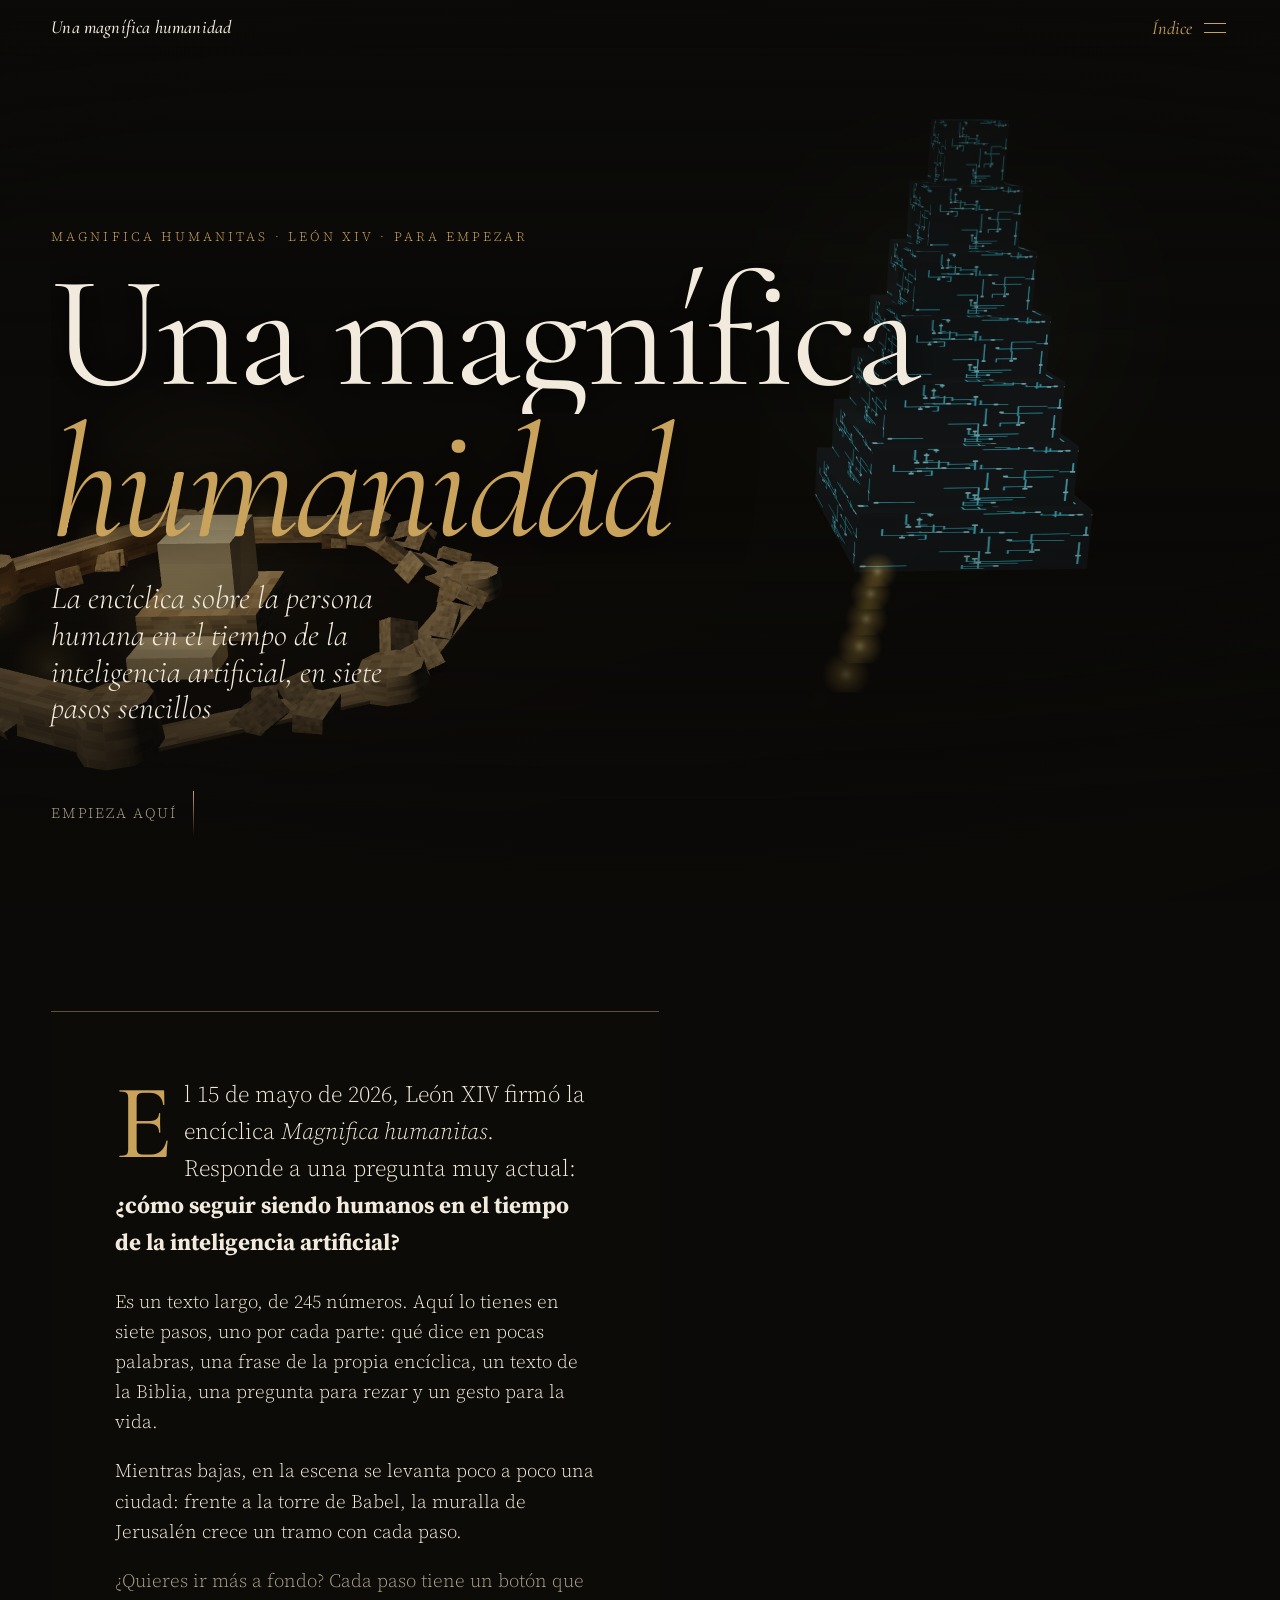
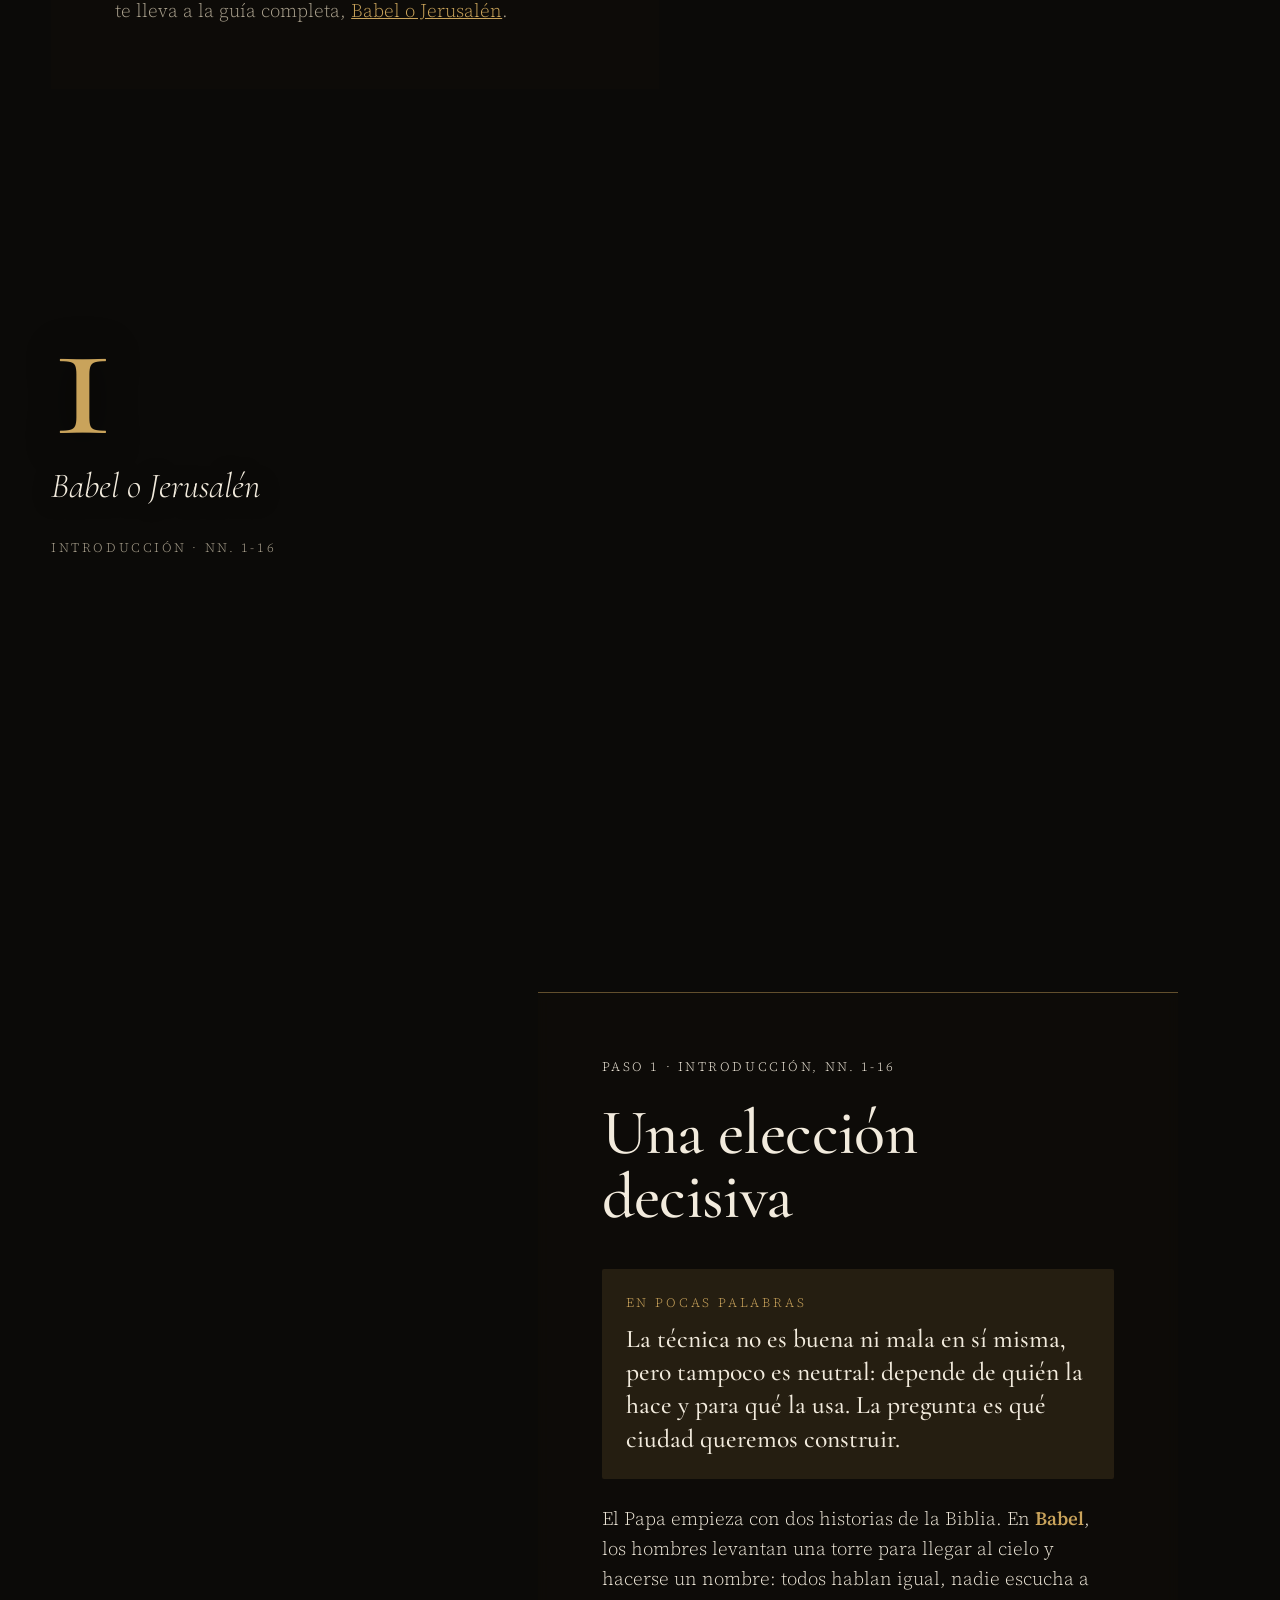
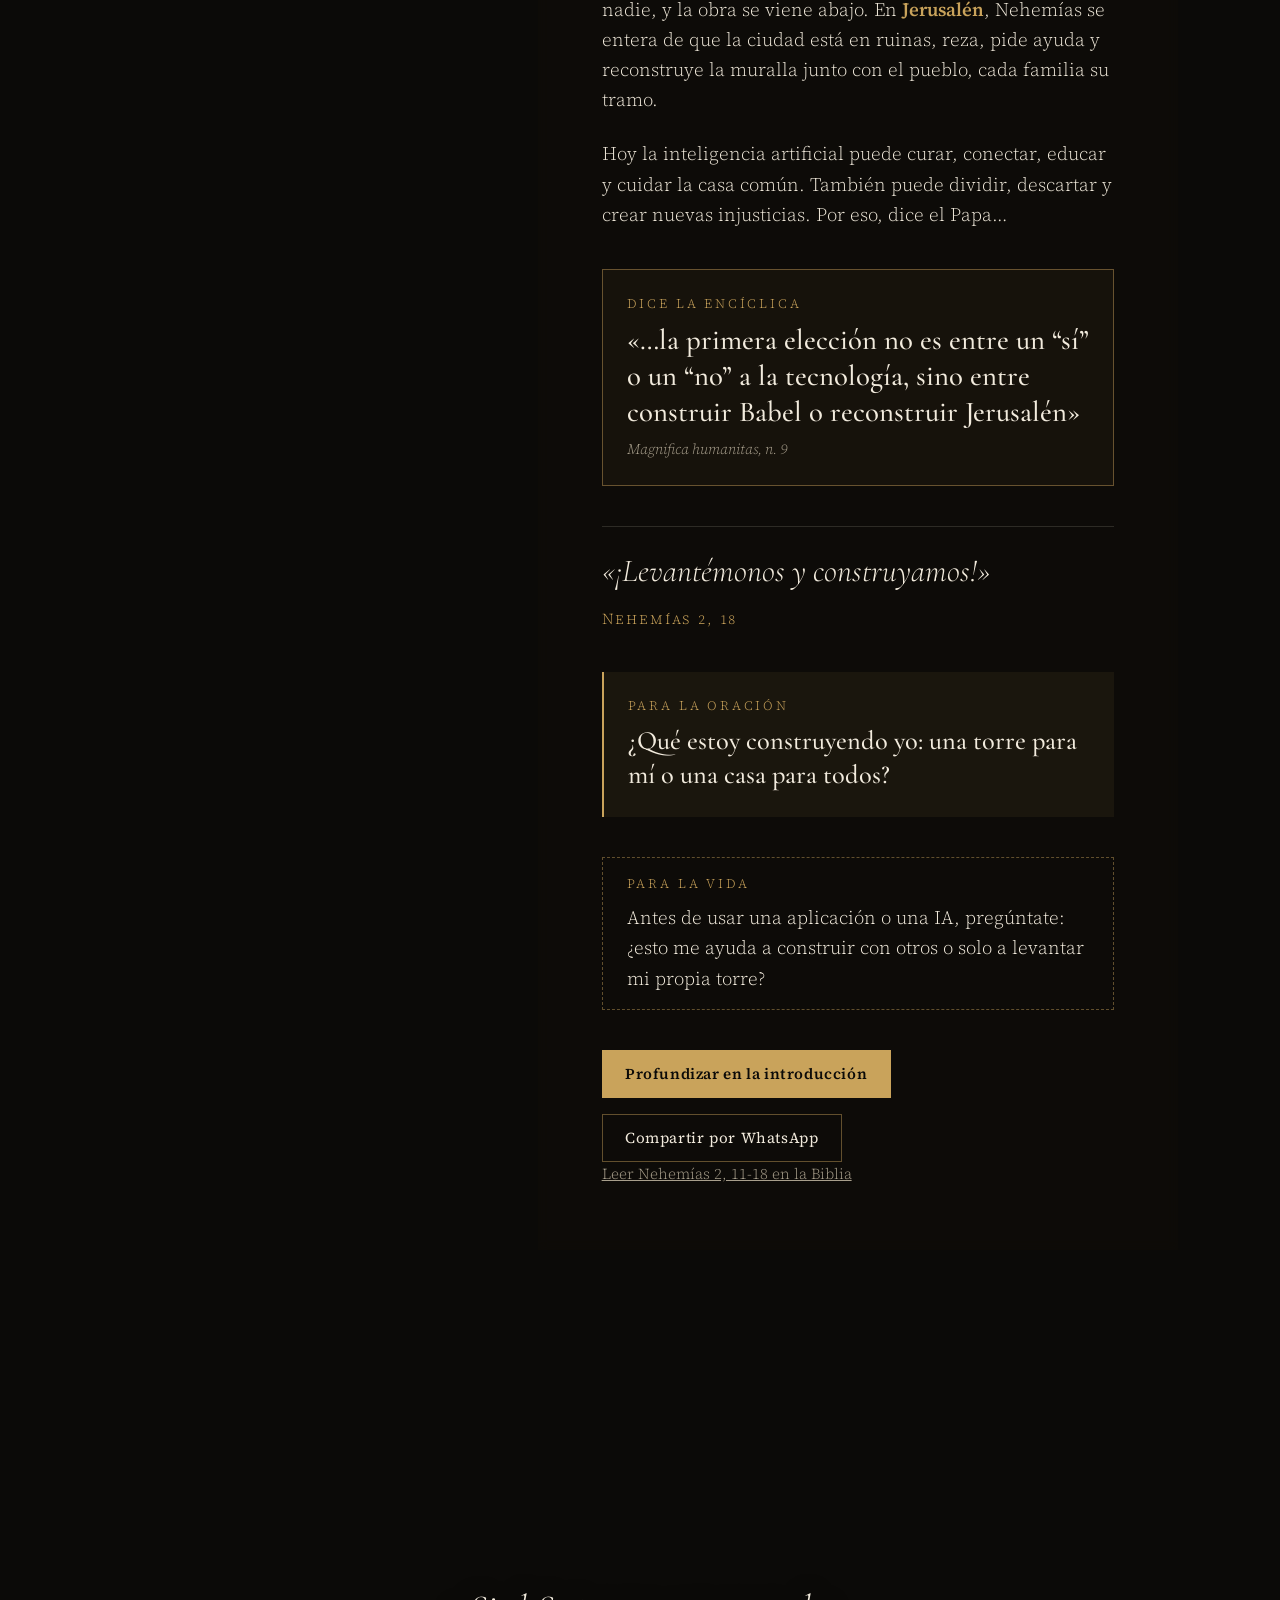
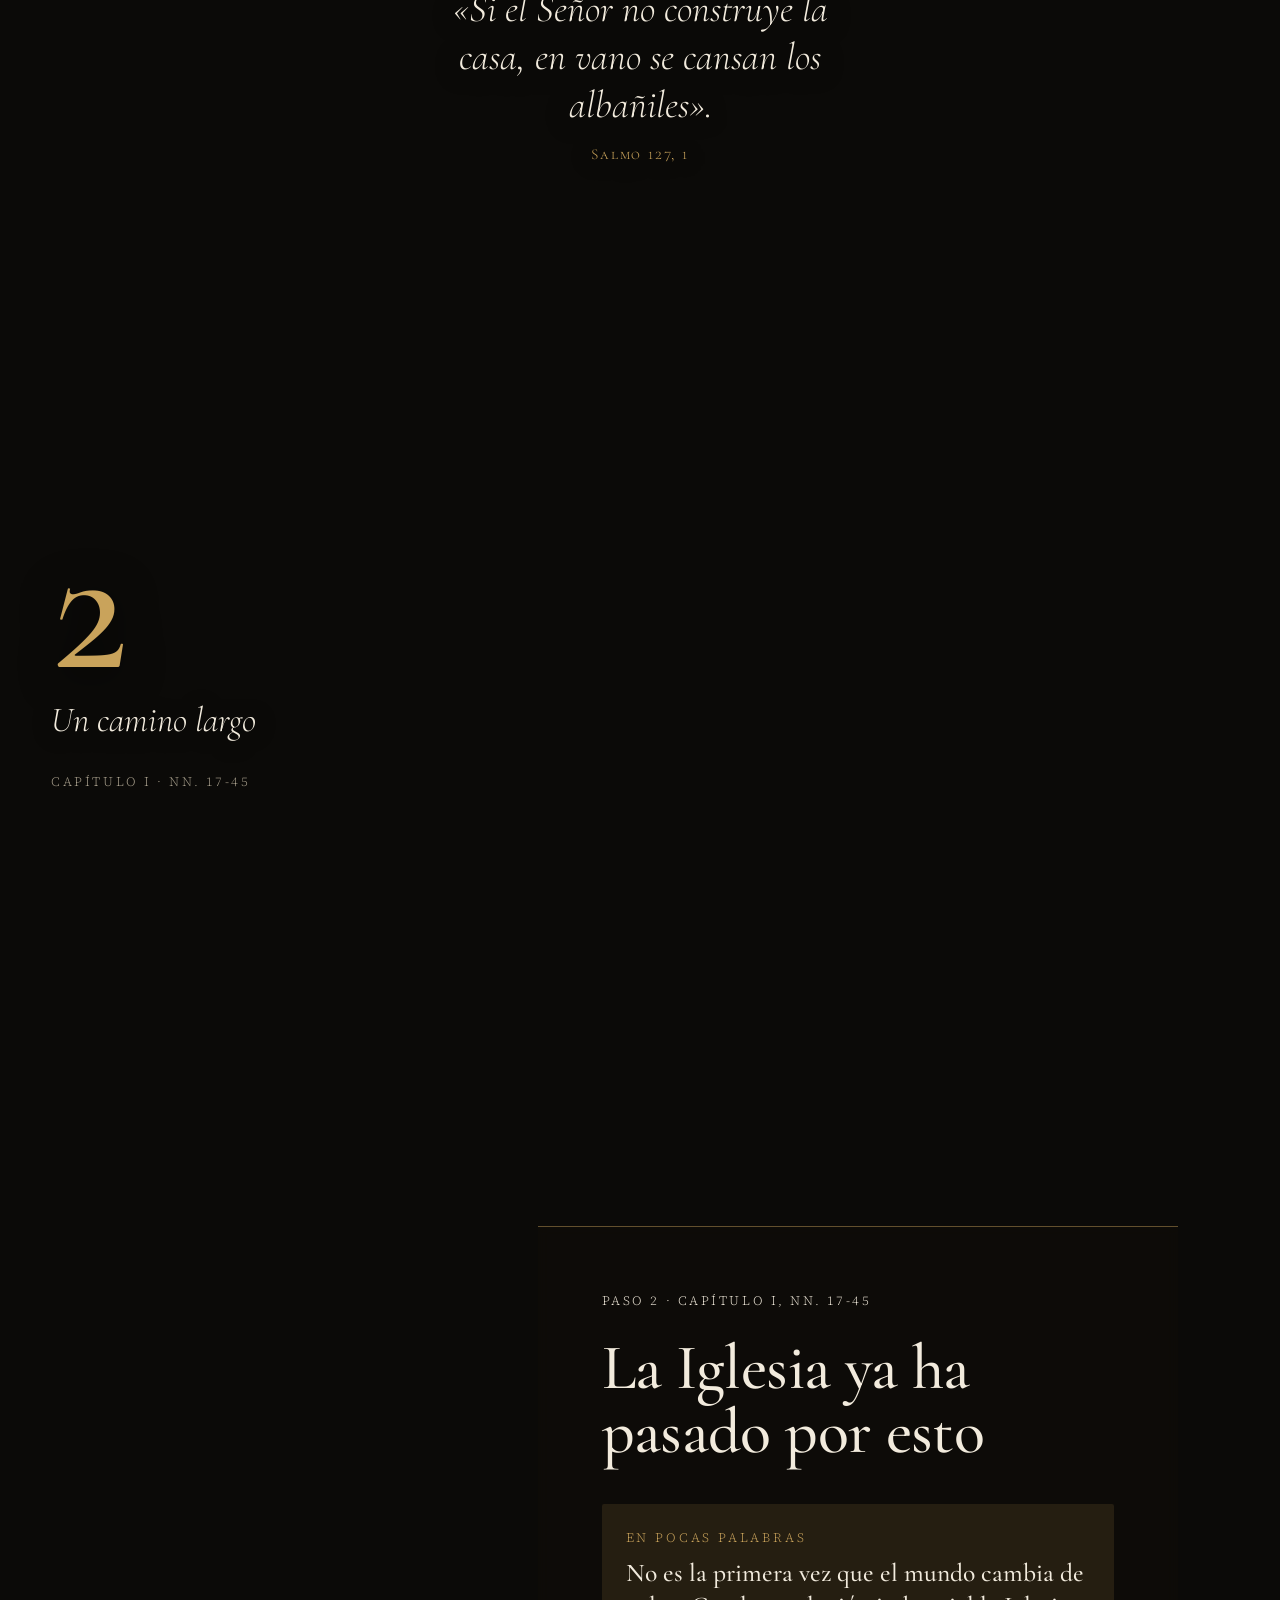
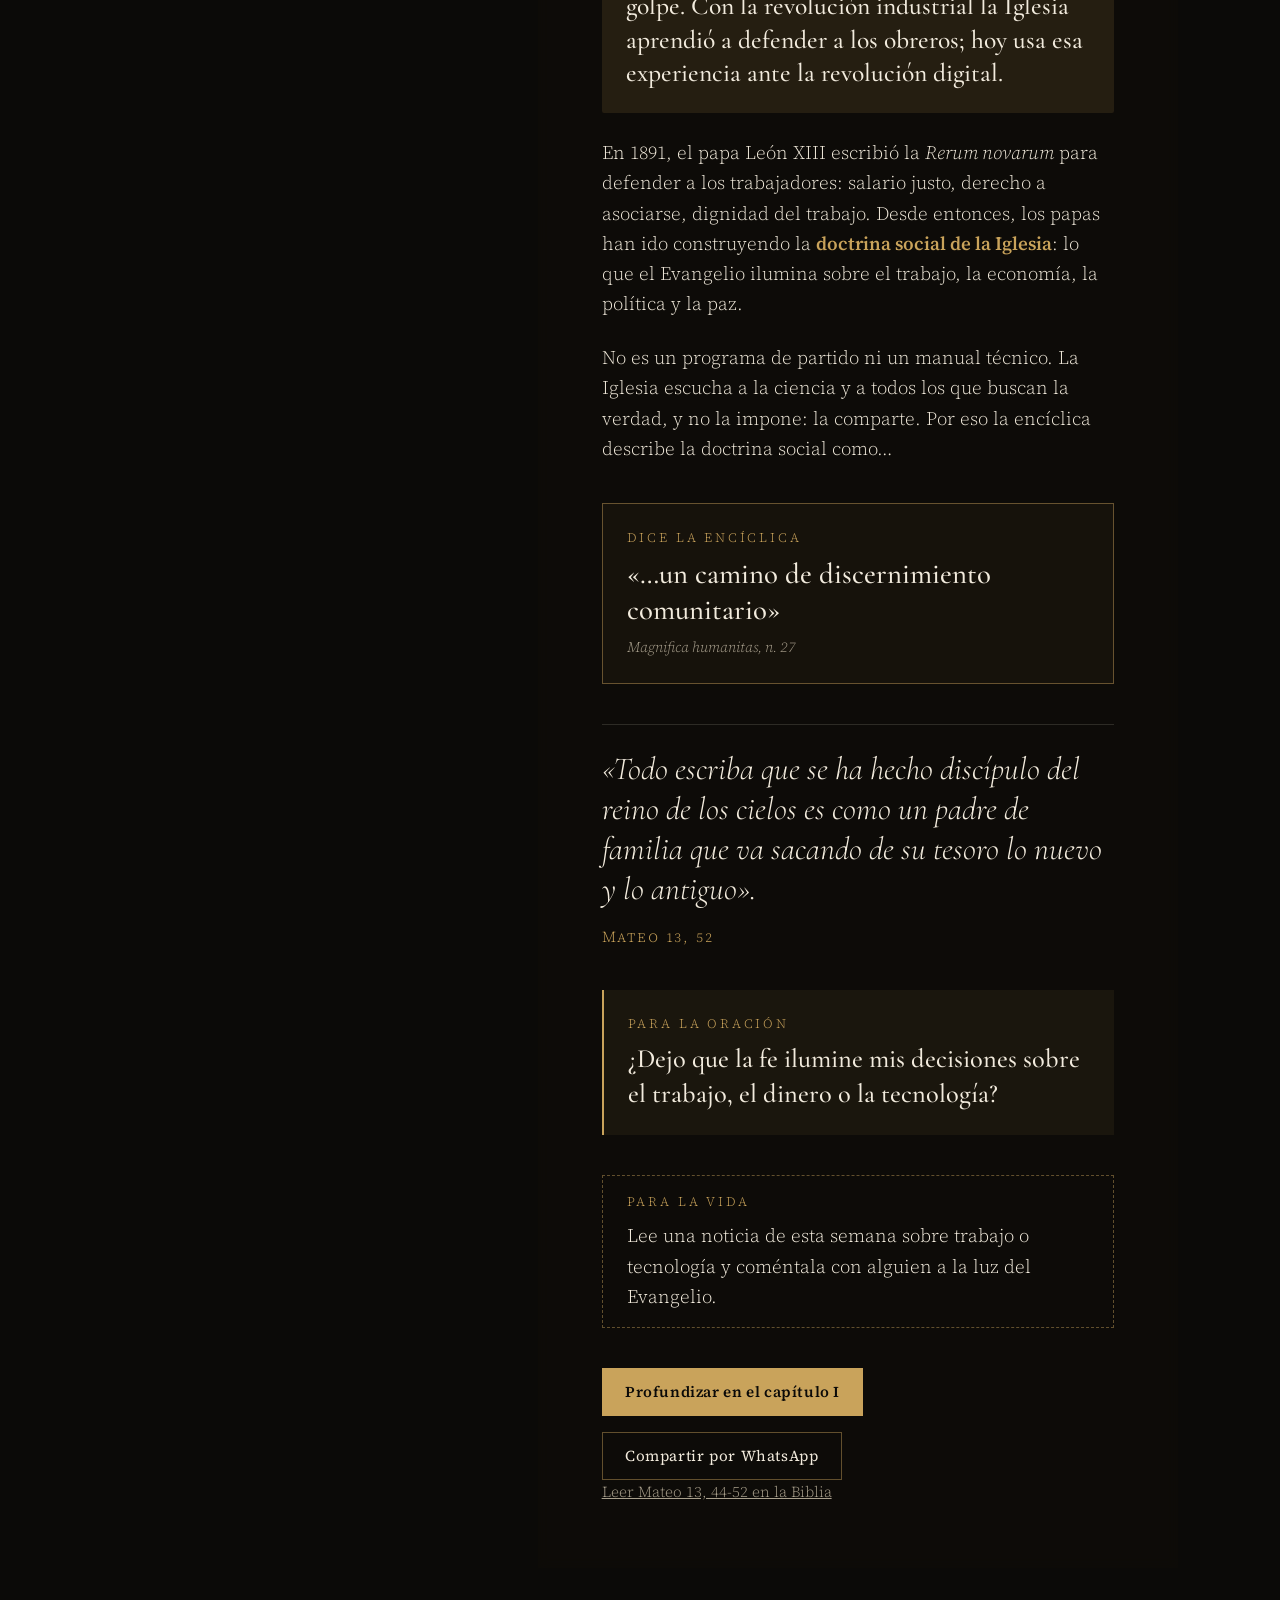
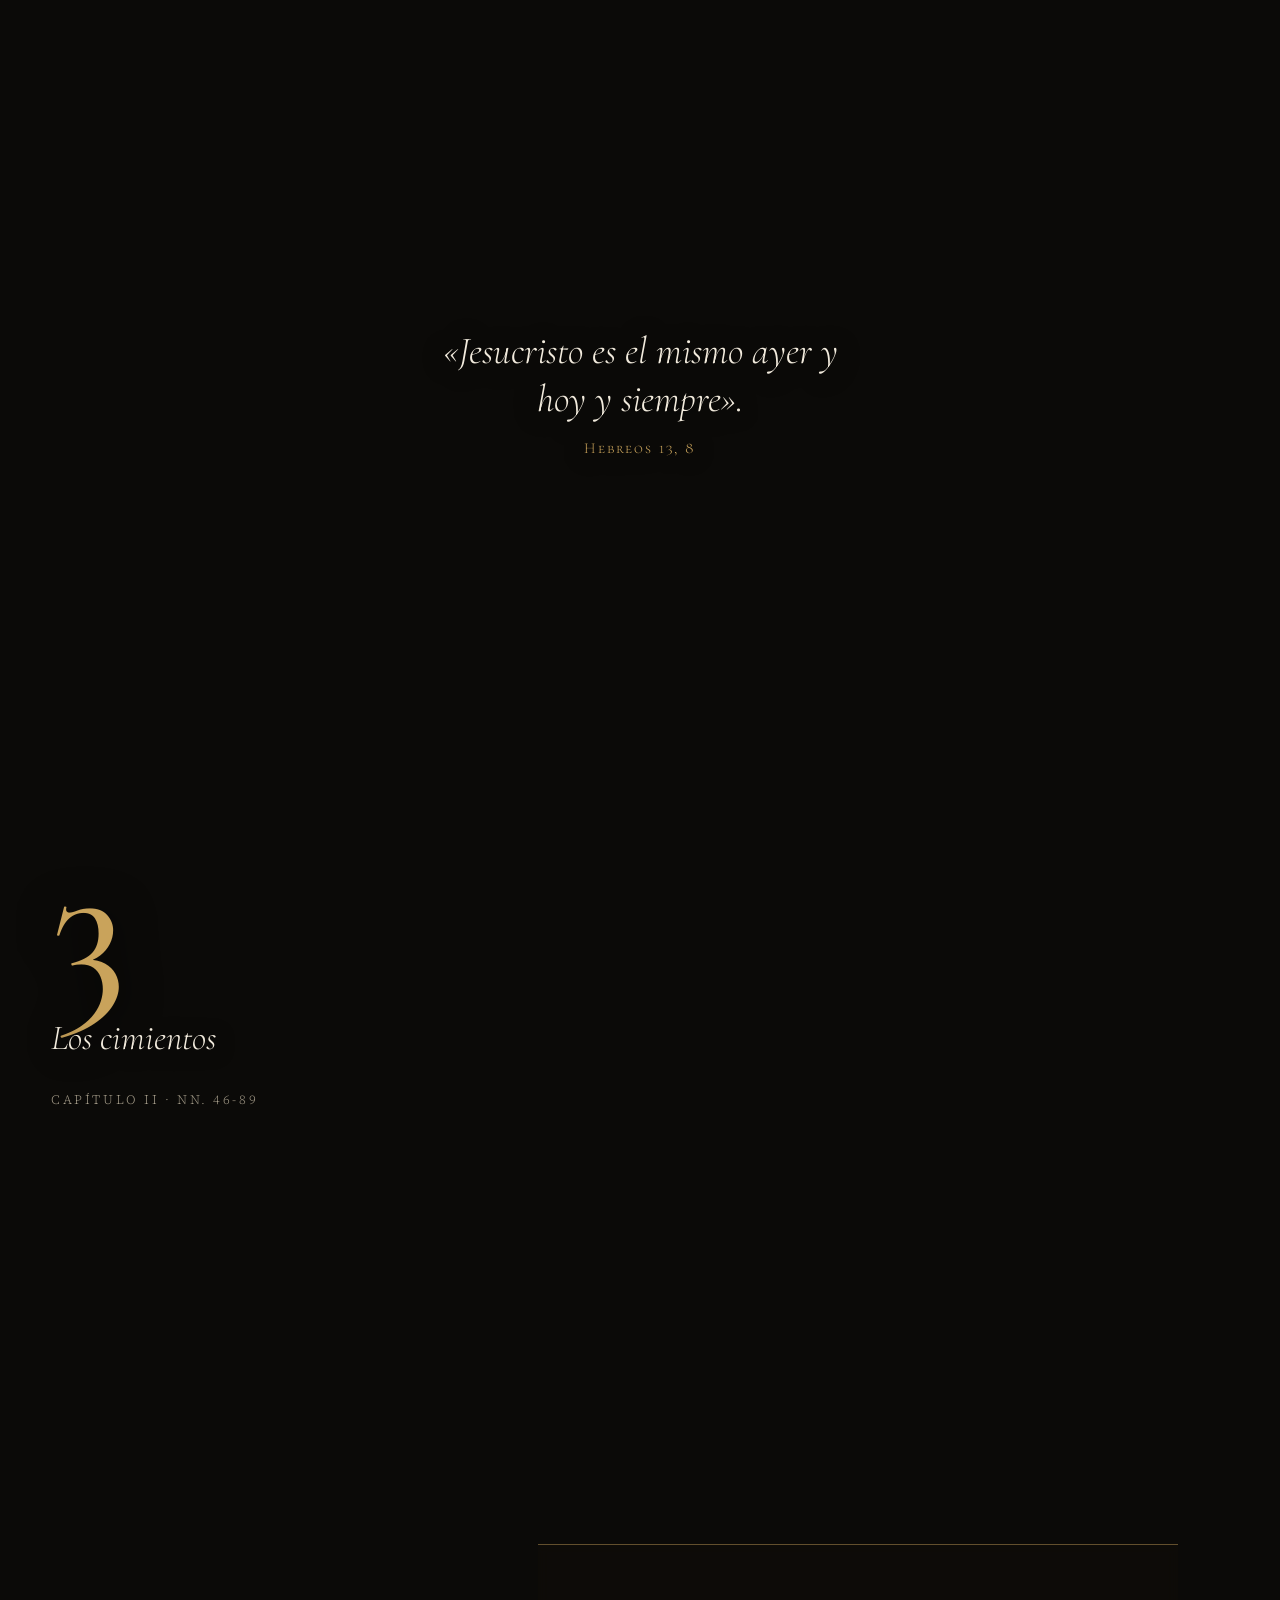
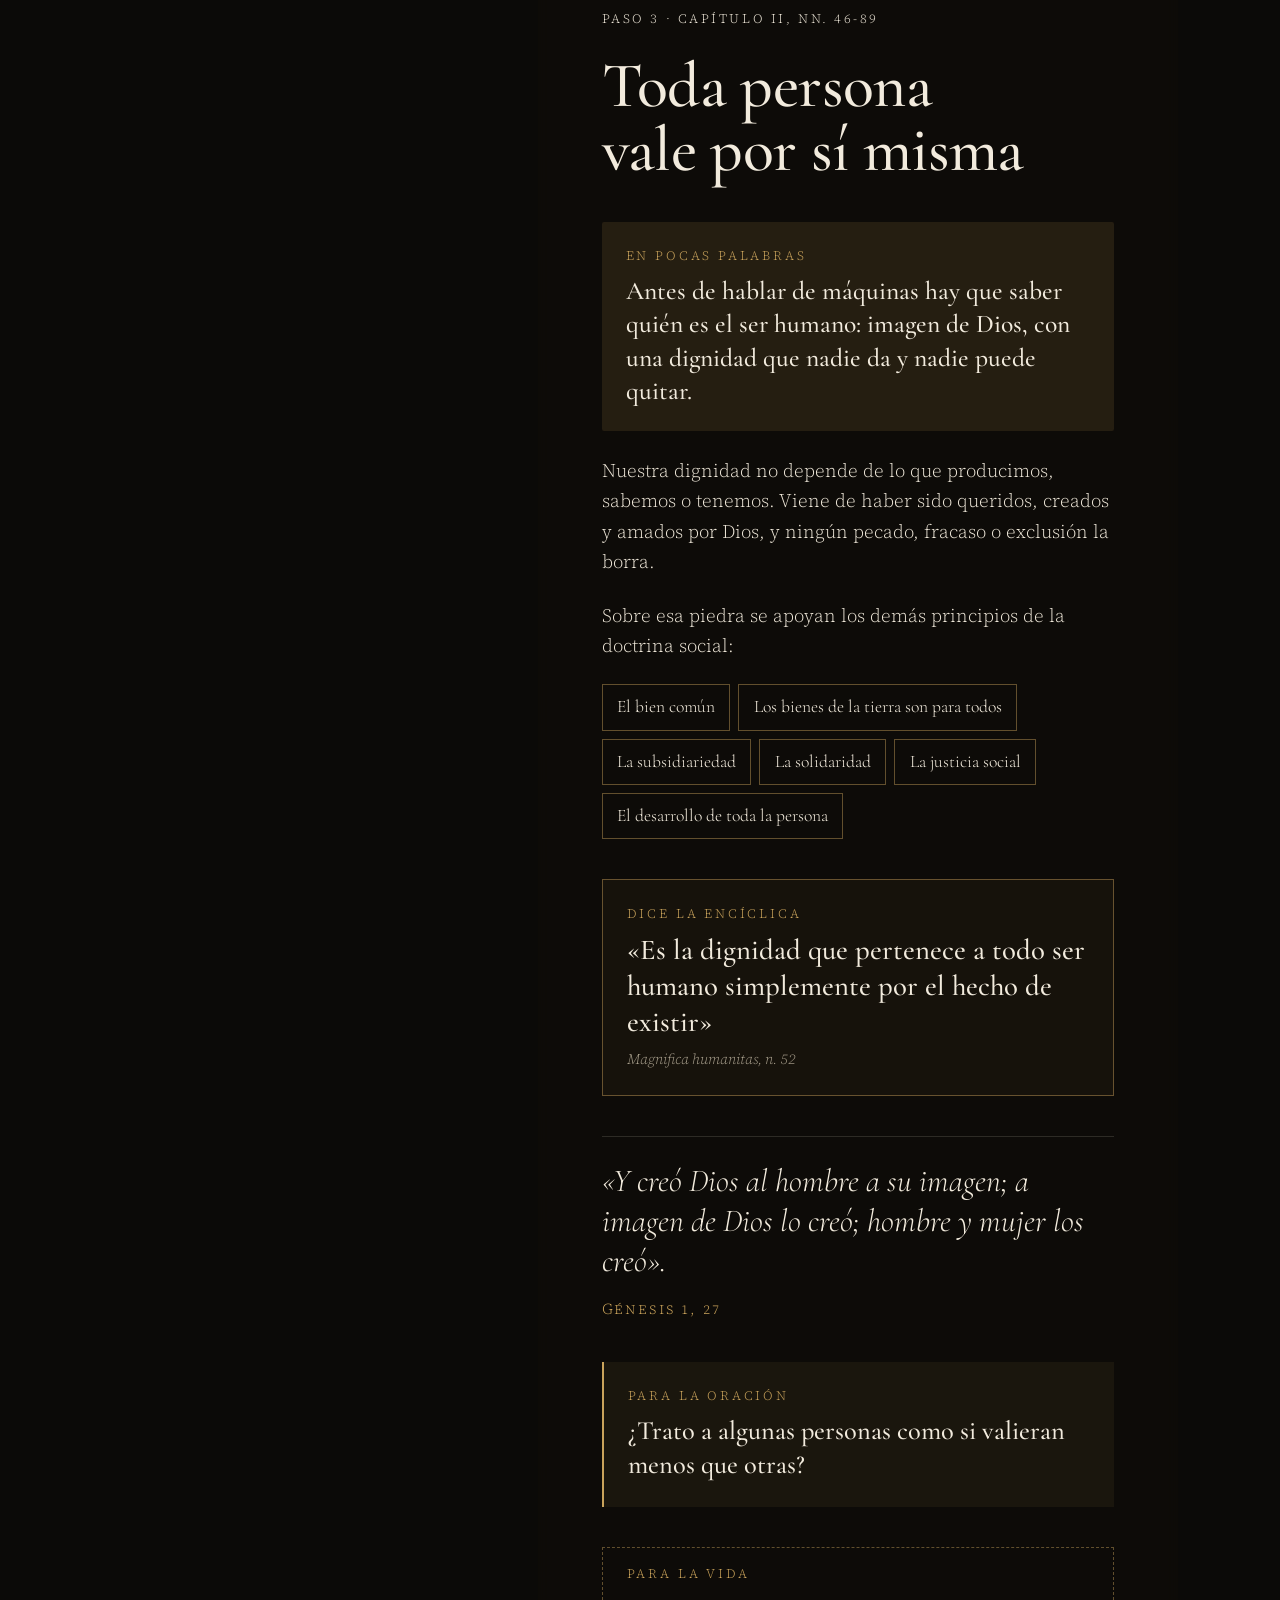
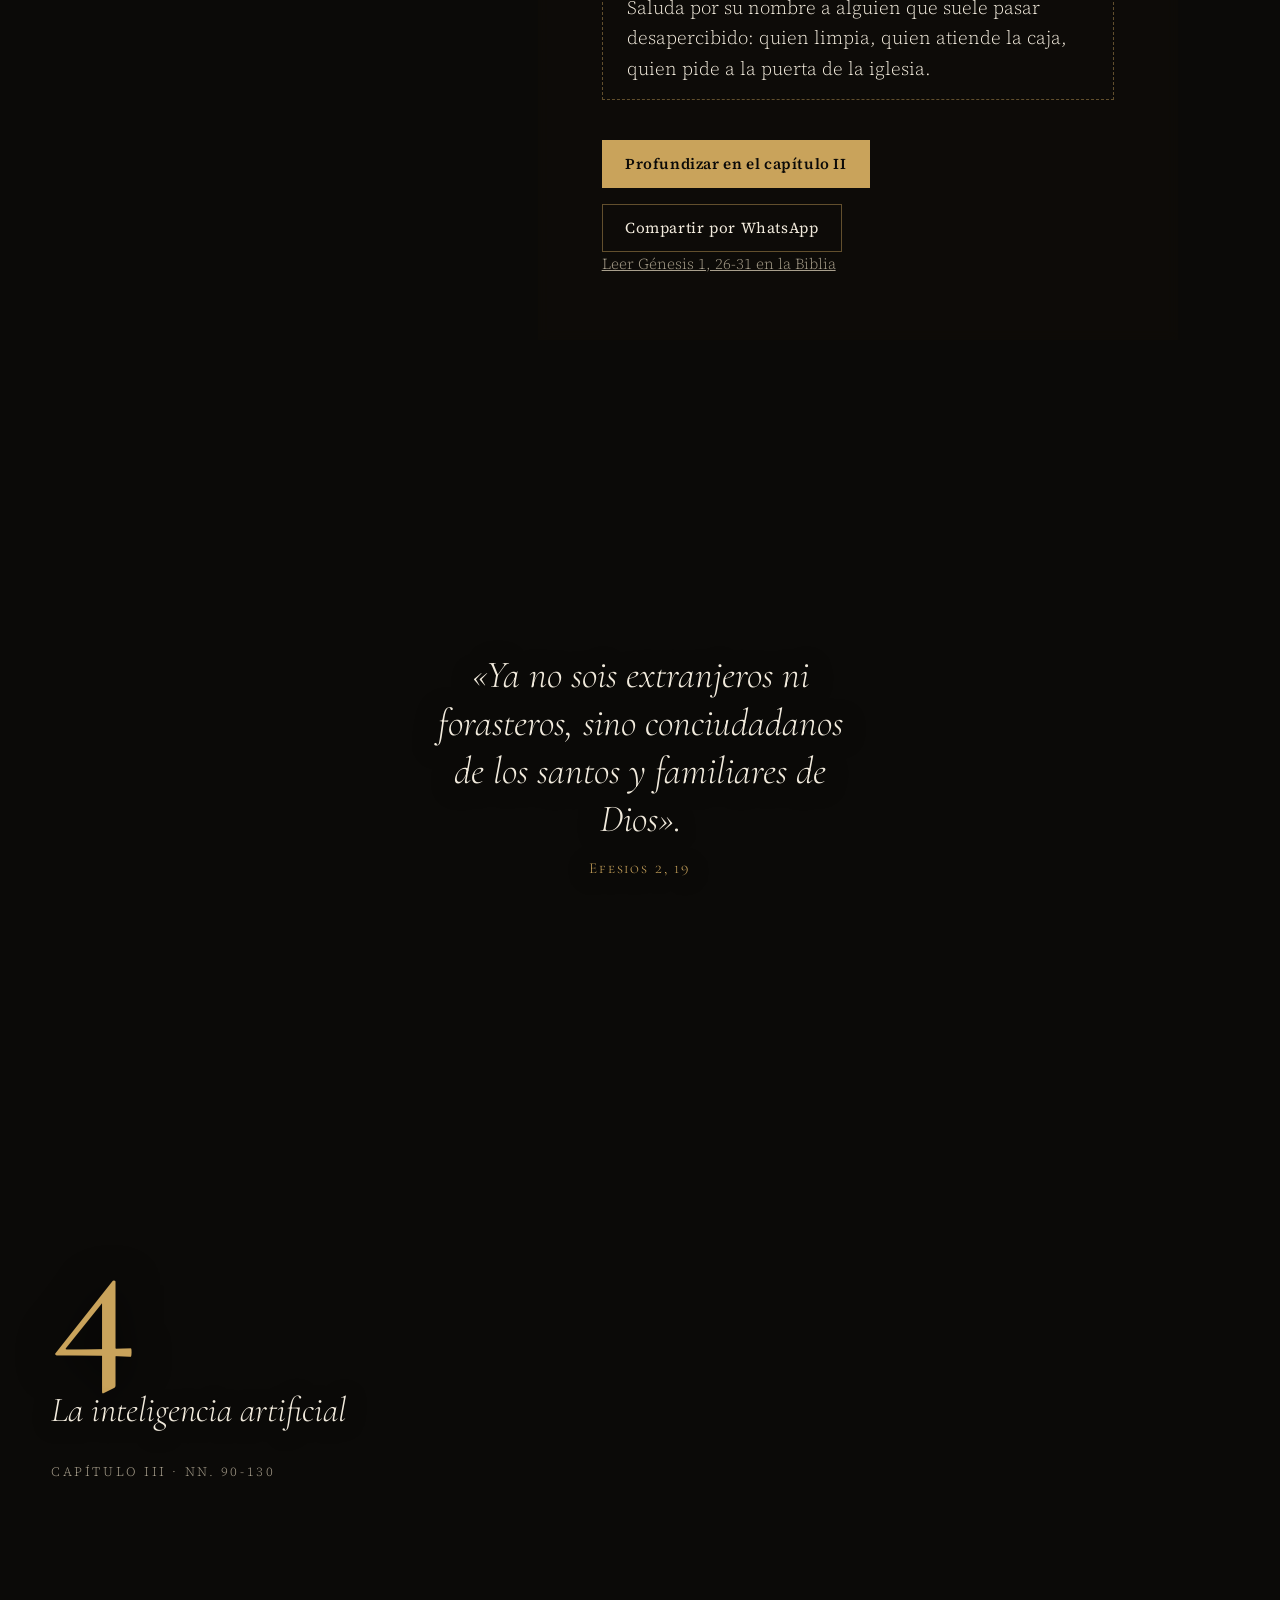
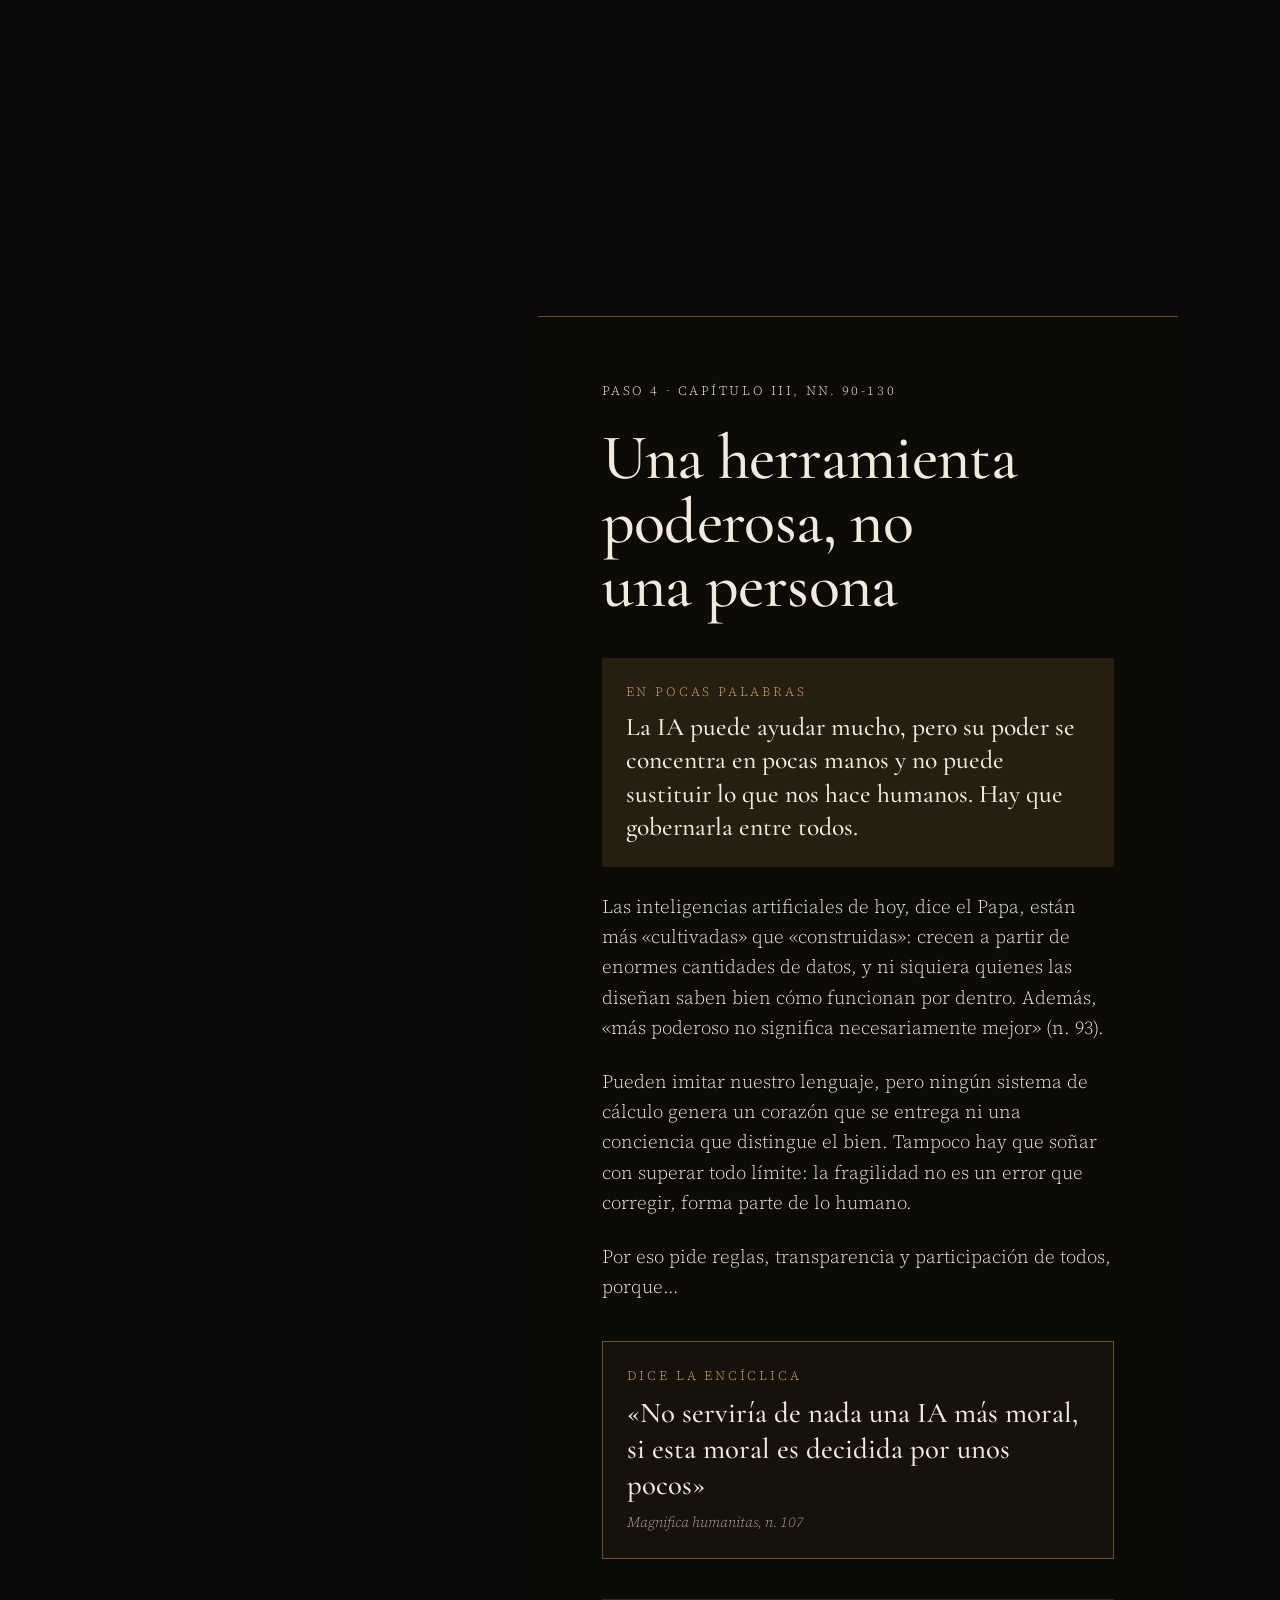
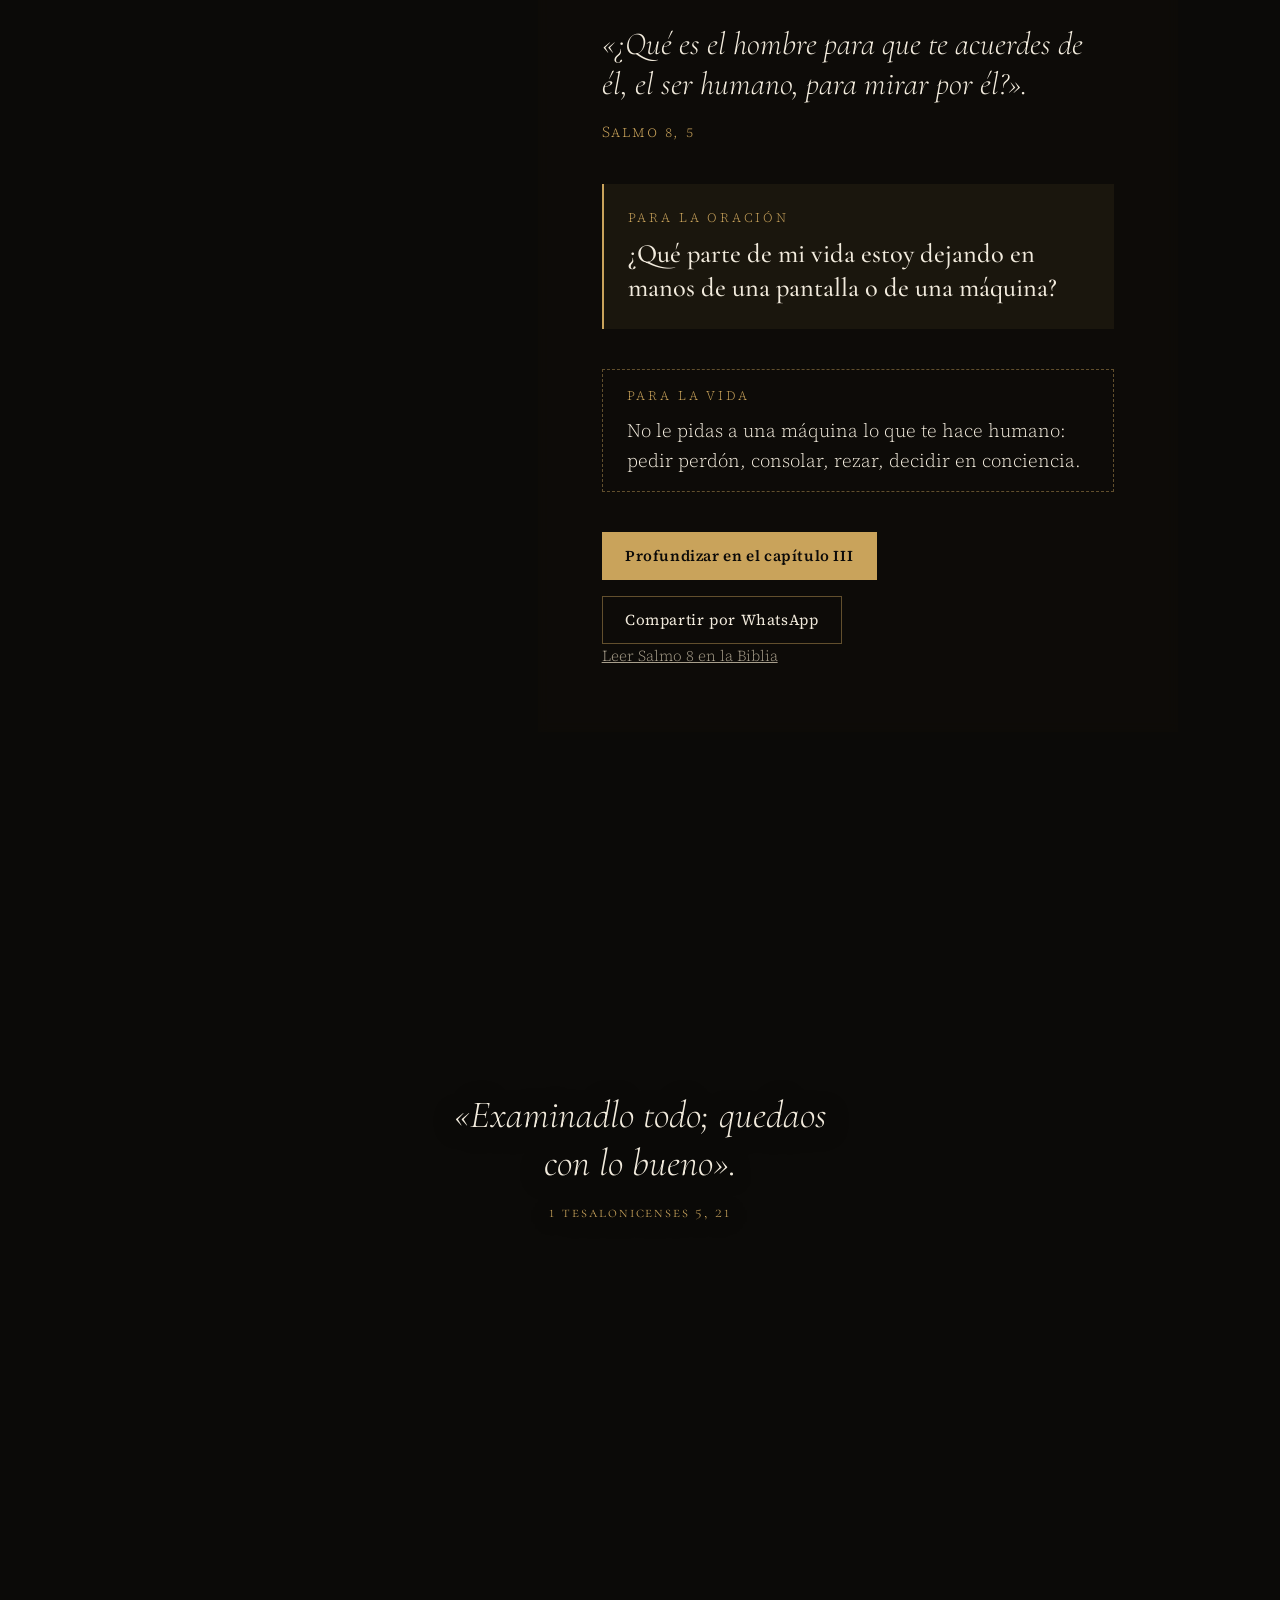
==== index.html @ 97916d12 "Add files via upload" ====
<!doctype html>
<html lang="es" data-variant="pastoral" class="no-js">
<head>
<meta charset="utf-8">
<meta name="viewport" content="width=device-width, initial-scale=1, viewport-fit=cover">
<title>Una magnífica humanidad · Para empezar</title>
<meta name="description" content="Magnifica humanitas, la encíclica de León XIV sobre la persona humana en el tiempo de la inteligencia artificial, explicada en siete pasos sencillos.">
<meta name="theme-color" content="#0B0A08">
<meta property="og:type" content="website">
<meta property="og:title" content="Una magnífica humanidad · Para empezar">
<meta property="og:description" content="La encíclica de León XIV en siete pasos sencillos: ¿construir Babel o reconstruir Jerusalén?">
<meta property="og:image" content="og.jpg">
<meta property="og:image:width" content="1200">
<meta property="og:image:height" content="630">
<meta name="twitter:card" content="summary_large_image">
<link rel="icon" href="favicon.svg" type="image/svg+xml">
<link rel="preconnect" href="https://fonts.googleapis.com">
<link rel="preconnect" href="https://fonts.gstatic.com" crossorigin>
<link rel="stylesheet" href="https://fonts.googleapis.com/css2?family=Cormorant+Garamond:ital,wght@0,400;0,500;0,600;1,400;1,500&family=Source+Serif+4:ital,opsz,wght@0,8..60,300;0,8..60,400;0,8..60,600;1,8..60,400&display=swap">
<link rel="modulepreload" href="js/three.module.min.js">
<link rel="stylesheet" href="css/style.css">
</head>
<body>
<a class="skip" href="#prologo">Saltar al contenido</a>

<div class="stage" aria-hidden="true">
  <canvas id="escena3d"></canvas>
  <div class="stage__fallback">
    <svg viewBox="0 0 400 240" class="templo-svg">
      <g fill="none" stroke-width="1.2">
        <path d="M60 210 V180 H76 V160 H92 V140 H108 V120 H124 V140 H140 V160 H156 V180 H172 V210" stroke="#5aa7b3"/>
        <path d="M230 210 V176 H246 V168 H262 V176 H300 V168 H316 V176 H354 V168 H370 V176 V210" stroke="#C9A35B"/>
        <path d="M20 210 H380" stroke="#C9A35B"/>
      </g>
      <g fill="#C9A35B"><circle cx="254" cy="160" r="3"/><circle cx="308" cy="160" r="3"/><circle cx="362" cy="160" r="3"/></g>
    </svg>
  </div>
  <div class="stage__veil"></div>
</div>

<header class="top">
  <a class="top__brand" href="#inicio">Una magnífica humanidad</a>
  <button class="top__btn" type="button" aria-expanded="false" aria-controls="menu"><span class="top__cur" id="actual">Índice</span><i aria-hidden="true"></i></button>
  <nav class="top__nav" id="menu" aria-label="Índice" hidden>
    <p class="top__grp">Siete pasos</p>
    <ol>
        <li><a href="#paso-1" data-dot="1"><span class="rn">1</span><span class="nm">Babel o Jerusalén</span></a></li>
        <li><a href="#paso-2" data-dot="2"><span class="rn">2</span><span class="nm">Un camino largo</span></a></li>
        <li><a href="#paso-3" data-dot="3"><span class="rn">3</span><span class="nm">Los cimientos</span></a></li>
        <li><a href="#paso-4" data-dot="4"><span class="rn">4</span><span class="nm">La inteligencia artificial</span></a></li>
        <li><a href="#paso-5" data-dot="5"><span class="rn">5</span><span class="nm">Verdad, trabajo, libertad</span></a></li>
        <li><a href="#paso-6" data-dot="6"><span class="rn">6</span><span class="nm">La paz</span></a></li>
        <li><a href="#paso-7" data-dot="7"><span class="rn">7</span><span class="nm">Con María</span></a></li>
    </ol>
    <p class="top__grp">Más</p>
    <ol>
        <li><a href="#palabras"><span class="rn">·</span><span class="nm">Palabras para entender</span></a></li>
        <li><a href="#final"><span class="rn">·</span><span class="nm">Para profundizar</span></a></li>
    </ol>
  </nav>
</header>

<main>
  <section class="hero" id="inicio" data-cam="over">
    <p class="eyebrow reveal">Magnifica humanitas · León XIV · Para empezar</p>
    <h1 class="hero__title hero__title--2"><span class="line"><span>Una magnífica</span></span><span class="line"><span><em>humanidad</em></span></span></h1>
    <p class="hero__sub reveal">La encíclica sobre la persona humana en el tiempo de la inteligencia artificial, en siete pasos sencillos</p>
    <a class="hero__cue" href="#prologo"><span>Empieza aquí</span><i></i></a>
  </section>

  <section class="prologo" id="prologo" data-cam="over">
    <div class="prologo__inner">
      <p class="cap reveal"><span class="drop">E</span>l 15 de mayo de 2026, León XIV firmó la encíclica <em>Magnifica humanitas</em>. Responde a una pregunta muy actual: <b>¿cómo seguir siendo humanos en el tiempo de la inteligencia artificial?</b></p>
      <p class="reveal">Es un texto largo, de 245 números. Aquí lo tienes en siete pasos, uno por cada parte: qué dice en pocas palabras, una frase de la propia encíclica, un texto de la Biblia, una pregunta para rezar y un gesto para la vida.</p>
      <p class="reveal">Mientras bajas, en la escena se levanta poco a poco una ciudad: frente a la torre de Babel, la muralla de Jerusalén crece un tramo con cada paso.</p>
      <p class="reveal muted">¿Quieres ir más a fondo? Cada paso tiene un botón que te lleva a la guía completa, <a href="../babel-jerusalen/">Babel o Jerusalén</a>.</p>
    </div>
  </section>

  <!-- Paso 1 -->
  <section class="etapa" id="paso-1" data-cam="p1" data-n="1">
    <div class="etapa__head">
      <span class="etapa__rn">1</span>
      <p class="etapa__lugar">Babel o Jerusalén</p>
      <p class="etapa__hint">Introducción · nn. 1-16</p>
    </div>
    <article class="panel">
      <p class="panel__kicker">Paso 1 · Introducción, nn. 1-16</p>
      <h2 class="panel__title">Una elección decisiva</h2>
      <div class="breve">
        <p class="breve__label">En pocas palabras</p>
        <p class="breve__txt">La técnica no es buena ni mala en sí misma, pero tampoco es neutral: depende de quién la hace y para qué la usa. La pregunta es qué ciudad queremos construir.</p>
      </div>
      <p>El Papa empieza con dos historias de la Biblia. En <b>Babel</b>, los hombres levantan una torre para llegar al cielo y hacerse un nombre: todos hablan igual, nadie escucha a nadie, y la obra se viene abajo. En <b>Jerusalén</b>, Nehemías se entera de que la ciudad está en ruinas, reza, pide ayuda y reconstruye la muralla junto con el pueblo, cada familia su tramo.</p>
      <p>Hoy la inteligencia artificial puede curar, conectar, educar y cuidar la casa común. También puede dividir, descartar y crear nuevas injusticias. Por eso, dice el Papa…</p>
      <figure class="enc">
        <p class="enc__label">Dice la encíclica</p>
        <blockquote><p>«…la primera elección no es entre un “sí” o un “no” a la tecnología, sino entre construir Babel o reconstruir Jerusalén»</p></blockquote>
        <figcaption>Magnifica humanitas, n. 9</figcaption>
      </figure>
      <blockquote class="cita">
        <p>«¡Levantémonos y construyamos!»</p>
        <cite>Nehemías 2, 18</cite>
      </blockquote>
      <div class="pausa">
        <p class="pausa__label">Para la oración</p>
        <p class="pausa__q">¿Qué estoy construyendo yo: una torre para mí o una casa para todos?</p>
      </div>
      <div class="gesto">
        <p class="gesto__label">Para la vida</p>
        <p>Antes de usar una aplicación o una IA, pregúntate: ¿esto me ayuda a construir con otros o solo a levantar mi propia torre?</p>
      </div>
      <div class="acciones">
        <a class="btn" href="../babel-jerusalen/#eleccion">Profundizar en la introducción</a>
        <button class="btn btn--ghost" data-share="1" type="button">Compartir por WhatsApp</button>
      </div>
      <p class="leer"><a href="https://www.biblegateway.com/passage/?search=Nehemías+2%3A11-18&amp;version=BLP" target="_blank" rel="noopener">Leer Nehemías 2, 11-18 en la Biblia</a></p>
    </article>
  </section>
  <div class="tramo" data-cam="travel"><p class="reveal">«Si el Señor no construye la casa, en vano se cansan los albañiles».<cite>Salmo 127, 1</cite></p></div>

  <!-- Paso 2 -->
  <section class="etapa" id="paso-2" data-cam="p2" data-n="2">
    <div class="etapa__head">
      <span class="etapa__rn">2</span>
      <p class="etapa__lugar">Un camino largo</p>
      <p class="etapa__hint">Capítulo I · nn. 17-45</p>
    </div>
    <article class="panel">
      <p class="panel__kicker">Paso 2 · Capítulo I, nn. 17-45</p>
      <h2 class="panel__title">La Iglesia ya ha pasado por esto</h2>
      <div class="breve">
        <p class="breve__label">En pocas palabras</p>
        <p class="breve__txt">No es la primera vez que el mundo cambia de golpe. Con la revolución industrial la Iglesia aprendió a defender a los obreros; hoy usa esa experiencia ante la revolución digital.</p>
      </div>
      <p>En 1891, el papa León XIII escribió la <em>Rerum novarum</em> para defender a los trabajadores: salario justo, derecho a asociarse, dignidad del trabajo. Desde entonces, los papas han ido construyendo la <b>doctrina social de la Iglesia</b>: lo que el Evangelio ilumina sobre el trabajo, la economía, la política y la paz.</p>
      <p>No es un programa de partido ni un manual técnico. La Iglesia escucha a la ciencia y a todos los que buscan la verdad, y no la impone: la comparte. Por eso la encíclica describe la doctrina social como…</p>
      <figure class="enc">
        <p class="enc__label">Dice la encíclica</p>
        <blockquote><p>«…un camino de discernimiento comunitario»</p></blockquote>
        <figcaption>Magnifica humanitas, n. 27</figcaption>
      </figure>
      <blockquote class="cita">
        <p>«Todo escriba que se ha hecho discípulo del reino de los cielos es como un padre de familia que va sacando de su tesoro lo nuevo y lo antiguo».</p>
        <cite>Mateo 13, 52</cite>
      </blockquote>
      <div class="pausa">
        <p class="pausa__label">Para la oración</p>
        <p class="pausa__q">¿Dejo que la fe ilumine mis decisiones sobre el trabajo, el dinero o la tecnología?</p>
      </div>
      <div class="gesto">
        <p class="gesto__label">Para la vida</p>
        <p>Lee una noticia de esta semana sobre trabajo o tecnología y coméntala con alguien a la luz del Evangelio.</p>
      </div>
      <div class="acciones">
        <a class="btn" href="../babel-jerusalen/#capitulo-1">Profundizar en el capítulo I</a>
        <button class="btn btn--ghost" data-share="2" type="button">Compartir por WhatsApp</button>
      </div>
      <p class="leer"><a href="https://www.biblegateway.com/passage/?search=Mateo+13%3A44-52&amp;version=BLP" target="_blank" rel="noopener">Leer Mateo 13, 44-52 en la Biblia</a></p>
    </article>
  </section>
  <div class="tramo" data-cam="travel"><p class="reveal">«Jesucristo es el mismo ayer y hoy y siempre».<cite>Hebreos 13, 8</cite></p></div>

  <!-- Paso 3 -->
  <section class="etapa" id="paso-3" data-cam="p3" data-n="3">
    <div class="etapa__head">
      <span class="etapa__rn">3</span>
      <p class="etapa__lugar">Los cimientos</p>
      <p class="etapa__hint">Capítulo II · nn. 46-89</p>
    </div>
    <article class="panel">
      <p class="panel__kicker">Paso 3 · Capítulo II, nn. 46-89</p>
      <h2 class="panel__title">Toda persona vale por sí misma</h2>
      <div class="breve">
        <p class="breve__label">En pocas palabras</p>
        <p class="breve__txt">Antes de hablar de máquinas hay que saber quién es el ser humano: imagen de Dios, con una dignidad que nadie da y nadie puede quitar.</p>
      </div>
      <p>Nuestra dignidad no depende de lo que producimos, sabemos o tenemos. Viene de haber sido queridos, creados y amados por Dios, y ningún pecado, fracaso o exclusión la borra.</p>
      <p>Sobre esa piedra se apoyan los demás principios de la doctrina social:</p>
      <ul class="ejes">
        <li>El bien común</li>
        <li>Los bienes de la tierra son para todos</li>
        <li>La subsidiariedad</li>
        <li>La solidaridad</li>
        <li>La justicia social</li>
        <li>El desarrollo de toda la persona</li>
      </ul>
      <figure class="enc">
        <p class="enc__label">Dice la encíclica</p>
        <blockquote><p>«Es la dignidad que pertenece a todo ser humano simplemente por el hecho de existir»</p></blockquote>
        <figcaption>Magnifica humanitas, n. 52</figcaption>
      </figure>
      <blockquote class="cita">
        <p>«Y creó Dios al hombre a su imagen; a imagen de Dios lo creó; hombre y mujer los creó».</p>
        <cite>Génesis 1, 27</cite>
      </blockquote>
      <div class="pausa">
        <p class="pausa__label">Para la oración</p>
        <p class="pausa__q">¿Trato a algunas personas como si valieran menos que otras?</p>
      </div>
      <div class="gesto">
        <p class="gesto__label">Para la vida</p>
        <p>Saluda por su nombre a alguien que suele pasar desapercibido: quien limpia, quien atiende la caja, quien pide a la puerta de la iglesia.</p>
      </div>
      <div class="acciones">
        <a class="btn" href="../babel-jerusalen/#capitulo-2">Profundizar en el capítulo II</a>
        <button class="btn btn--ghost" data-share="3" type="button">Compartir por WhatsApp</button>
      </div>
      <p class="leer"><a href="https://www.biblegateway.com/passage/?search=Génesis+1%3A26-31&amp;version=BLP" target="_blank" rel="noopener">Leer Génesis 1, 26-31 en la Biblia</a></p>
    </article>
  </section>
  <div class="tramo" data-cam="travel"><p class="reveal">«Ya no sois extranjeros ni forasteros, sino conciudadanos de los santos y familiares de Dios».<cite>Efesios 2, 19</cite></p></div>

  <!-- Paso 4 -->
  <section class="etapa" id="paso-4" data-cam="p4" data-n="4">
    <div class="etapa__head">
      <span class="etapa__rn">4</span>
      <p class="etapa__lugar">La inteligencia artificial</p>
      <p class="etapa__hint">Capítulo III · nn. 90-130</p>
    </div>
    <article class="panel">
      <p class="panel__kicker">Paso 4 · Capítulo III, nn. 90-130</p>
      <h2 class="panel__title">Una herramienta poderosa, no una persona</h2>
      <div class="breve">
        <p class="breve__label">En pocas palabras</p>
        <p class="breve__txt">La IA puede ayudar mucho, pero su poder se concentra en pocas manos y no puede sustituir lo que nos hace humanos. Hay que gobernarla entre todos.</p>
      </div>
      <p>Las inteligencias artificiales de hoy, dice el Papa, están más «cultivadas» que «construidas»: crecen a partir de enormes cantidades de datos, y ni siquiera quienes las diseñan saben bien cómo funcionan por dentro. Además, «más poderoso no significa necesariamente mejor» (n. 93).</p>
      <p>Pueden imitar nuestro lenguaje, pero ningún sistema de cálculo genera un corazón que se entrega ni una conciencia que distingue el bien. Tampoco hay que soñar con superar todo límite: la fragilidad no es un error que corregir, forma parte de lo humano.</p>
      <p>Por eso pide reglas, transparencia y participación de todos, porque…</p>
      <figure class="enc">
        <p class="enc__label">Dice la encíclica</p>
        <blockquote><p>«No serviría de nada una IA más moral, si esta moral es decidida por unos pocos»</p></blockquote>
        <figcaption>Magnifica humanitas, n. 107</figcaption>
      </figure>
      <blockquote class="cita">
        <p>«¿Qué es el hombre para que te acuerdes de él, el ser humano, para mirar por él?».</p>
        <cite>Salmo 8, 5</cite>
      </blockquote>
      <div class="pausa">
        <p class="pausa__label">Para la oración</p>
        <p class="pausa__q">¿Qué parte de mi vida estoy dejando en manos de una pantalla o de una máquina?</p>
      </div>
      <div class="gesto">
        <p class="gesto__label">Para la vida</p>
        <p>No le pidas a una máquina lo que te hace humano: pedir perdón, consolar, rezar, decidir en conciencia.</p>
      </div>
      <div class="acciones">
        <a class="btn" href="../babel-jerusalen/#capitulo-3">Profundizar en el capítulo III</a>
        <button class="btn btn--ghost" data-share="4" type="button">Compartir por WhatsApp</button>
      </div>
      <p class="leer"><a href="https://www.biblegateway.com/passage/?search=Salmo+8&amp;version=BLP" target="_blank" rel="noopener">Leer Salmo 8 en la Biblia</a></p>
    </article>
  </section>
  <div class="tramo" data-cam="travel"><p class="reveal">«Examinadlo todo; quedaos con lo bueno».<cite>1 Tesalonicenses 5, 21</cite></p></div>

  <!-- Paso 5 -->
  <section class="etapa" id="paso-5" data-cam="p5" data-n="5">
    <div class="etapa__head">
      <span class="etapa__rn">5</span>
      <p class="etapa__lugar">Verdad, trabajo, libertad</p>
      <p class="etapa__hint">Capítulo IV · nn. 131-181</p>
    </div>
    <article class="panel">
      <p class="panel__kicker">Paso 5 · Capítulo IV, nn. 131-181</p>
      <h2 class="panel__title">Tres puertas que cuidar</h2>
      <div class="breve">
        <p class="breve__label">En pocas palabras</p>
        <p class="breve__txt">La técnica cambia la vida de cada día. El Papa pide cuidar tres puertas por las que entra o se escapa lo humano.</p>
      </div>
      <p><b>La verdad.</b> Ante bulos y manipulaciones, la verdad es un bien de todos, no de quien tiene más poder o más seguidores. Hace falta educar, y una «higiene de la atención» (n. 146).</p>
      <p><b>El trabajo.</b> No es una mercancía. La IA no debe usarse para descartar personas, y la riqueza no puede quedarse en manos de unos pocos.</p>
      <p><b>La libertad.</b> Muchas aplicaciones viven de enganchar nuestra atención, y los niños necesitan una protección especial. Y detrás de nuestros aparatos hay trabajos ocultos, a veces de niños y adolescentes en las minas.</p>
      <figure class="enc">
        <p class="enc__label">Dice la encíclica</p>
        <blockquote><p>«Cuando los modelos de negocio prosperan a costa de la debilidad humana, la persona es tratada como un medio y no como un fin»</p></blockquote>
        <figcaption>Magnifica humanitas, n. 170</figcaption>
      </figure>
      <blockquote class="cita">
        <p>«Conoceréis la verdad, y la verdad os hará libres».</p>
        <cite>Juan 8, 32</cite>
      </blockquote>
      <div class="pausa">
        <p class="pausa__label">Para la oración</p>
        <p class="pausa__q">¿Qué me roba tiempo y libertad? ¿Comparto cosas sin comprobarlas?</p>
      </div>
      <div class="gesto">
        <p class="gesto__label">Para la vida</p>
        <p>Antes de reenviar un mensaje, comprueba si es verdad. Y prueba un día de pequeño ayuno digital.</p>
      </div>
      <div class="acciones">
        <a class="btn" href="../babel-jerusalen/#capitulo-4">Profundizar en el capítulo IV</a>
        <button class="btn btn--ghost" data-share="5" type="button">Compartir por WhatsApp</button>
      </div>
      <p class="leer"><a href="https://www.biblegateway.com/passage/?search=Juan+8%3A31-36&amp;version=BLP" target="_blank" rel="noopener">Leer Juan 8, 31-36 en la Biblia</a></p>
    </article>
  </section>
  <div class="tramo" data-cam="travel"><p class="reveal">«Para la libertad nos ha liberado Cristo».<cite>Gálatas 5, 1</cite></p></div>

  <!-- Paso 6 -->
  <section class="etapa" id="paso-6" data-cam="p6" data-n="6">
    <div class="etapa__head">
      <span class="etapa__rn">6</span>
      <p class="etapa__lugar">La paz</p>
      <p class="etapa__hint">Capítulo V · nn. 182-228</p>
    </div>
    <article class="panel">
      <p class="panel__kicker">Paso 6 · Capítulo V, nn. 182-228</p>
      <h2 class="panel__title">Desarmar la tierra y las palabras</h2>
      <div class="breve">
        <p class="breve__label">En pocas palabras</p>
        <p class="breve__txt">Frente a una cultura del poder que ve la guerra como algo normal, el Papa propone la civilización del amor.</p>
      </div>
      <p>La IA ya se usa en armas que pueden elegir objetivos casi solas. El Papa es claro: «No existe algoritmo que pueda hacer que la guerra sea moralmente aceptable» (n. 198).</p>
      <p>La paz no es ingenuidad: es fruto de la justicia y de la caridad, y siempre es posible. Pide dialogar y negociar, mirar con los ojos de las víctimas y no rendirse a la idea de que no se puede hacer nada. Y empieza por algo cercano:</p>
      <figure class="enc">
        <p class="enc__label">Dice la encíclica</p>
        <blockquote><p>«Desarmemos las palabras y contribuiremos a desarmar la tierra»</p></blockquote>
        <figcaption>Magnifica humanitas, n. 214</figcaption>
      </figure>
      <blockquote class="cita">
        <p>«No te dejes vencer por el mal, antes bien, vence el mal con el bien».</p>
        <cite>Romanos 12, 21</cite>
      </blockquote>
      <div class="pausa">
        <p class="pausa__label">Para la oración</p>
        <p class="pausa__q">¿Dónde necesito desarmar mis palabras?</p>
      </div>
      <div class="gesto">
        <p class="gesto__label">Para la vida</p>
        <p>Hoy, en casa o en las redes, cambia una palabra dura por una que construya.</p>
      </div>
      <div class="acciones">
        <a class="btn" href="../babel-jerusalen/#capitulo-5">Profundizar en el capítulo V</a>
        <button class="btn btn--ghost" data-share="6" type="button">Compartir por WhatsApp</button>
      </div>
      <p class="leer"><a href="https://www.biblegateway.com/passage/?search=Romanos+12%3A9-21&amp;version=BLP" target="_blank" rel="noopener">Leer Romanos 12, 9-21 en la Biblia</a></p>
    </article>
  </section>
  <div class="tramo" data-cam="travel"><p class="reveal">«Bienaventurados los que trabajan por la paz».<cite>Mateo 5, 9</cite></p></div>

  <!-- Paso 7 -->
  <section class="etapa" id="paso-7" data-cam="p7" data-n="7">
    <div class="etapa__head">
      <span class="etapa__rn">7</span>
      <p class="etapa__lugar">Con María</p>
      <p class="etapa__hint">Conclusión · nn. 229-245</p>
    </div>
    <article class="panel">
      <p class="panel__kicker">Paso 7 · Conclusión, nn. 229-245</p>
      <h2 class="panel__title">Una magnífica humanidad</h2>
      <div class="breve">
        <p class="breve__label">En pocas palabras</p>
        <p class="breve__txt">La encíclica termina con un camino sencillo: contemplar a Cristo, vivir unidos en la Eucaristía, construir el bien y rezar con María.</p>
      </div>
      <p>En Jesús, Dios se hizo carne pobre y frágil. Por eso la debilidad no es algo que borrar: Dios la asume y la convierte en lugar de salvación.</p>
      <p>Como Nehemías, no somos espectadores ni comentaristas de las ruinas. Estamos llamados a entrar en la obra —escuelas, empresas, medios, parroquias, barrios— y, con María, a mirar el mundo desde abajo, con los ojos de quien sufre. La última invitación del Papa es esta:</p>
      <figure class="enc">
        <p class="enc__label">Dice la encíclica</p>
        <blockquote><p>«…convirtámonos en tejedores de esperanza en nuestro mundo, compartiendo lo que somos y lo que tenemos»</p></blockquote>
        <figcaption>Magnifica humanitas, n. 245</figcaption>
      </figure>
      <blockquote class="cita">
        <p>«Proclama mi alma la grandeza del Señor, se alegra mi espíritu en Dios, mi salvador».</p>
        <cite>Lucas 1, 46-47</cite>
      </blockquote>
      <div class="pausa">
        <p class="pausa__label">Para la oración</p>
        <p class="pausa__q">¿Qué hilo de esperanza puedo tejer hoy?</p>
      </div>
      <div class="gesto">
        <p class="gesto__label">Para la vida</p>
        <p>Reza el Magníficat esta noche, despacio, poniendo delante a una persona que sufre.</p>
      </div>
      <div class="acciones">
        <a class="btn" href="../babel-jerusalen/#conclusion">Profundizar en la conclusión</a>
        <button class="btn btn--ghost" data-share="7" type="button">Compartir por WhatsApp</button>
      </div>
      <p class="leer"><a href="https://www.biblegateway.com/passage/?search=Lucas+1%3A46-55&amp;version=BLP" target="_blank" rel="noopener">Leer Lucas 1, 46-55 en la Biblia</a></p>
    </article>
  </section>

  <section class="palabras" id="palabras" data-cam="p7">
    <div class="palabras__inner">
      <p class="eyebrow reveal">Para no perderse</p>
      <h2 class="parte__title reveal">Palabras para entender</h2>
      <dl class="glosario">
        <div><dt>Encíclica</dt><dd>Una carta del Papa a toda la Iglesia y a las personas de buena voluntad sobre un tema importante.</dd></div>
        <div><dt><em>Magnifica humanitas</em></dt><dd>«Magnífica humanidad». Como es costumbre, la encíclica toma su nombre de sus primeras palabras en latín.</dd></div>
        <div><dt>Doctrina social de la Iglesia</dt><dd>Lo que la Iglesia enseña, desde el Evangelio, sobre la vida en sociedad: trabajo, economía, política, paz.</dd></div>
        <div><dt>Inteligencia artificial (IA)</dt><dd>Programas que aprenden de grandes cantidades de datos y pueden escribir, hablar, reconocer imágenes o tomar decisiones.</dd></div>
        <div><dt>Paradigma tecnocrático</dt><dd>La mentalidad que cree que todo se resuelve con más técnica y que lo más eficaz es siempre lo mejor.</dd></div>
        <div><dt>Transhumanismo</dt><dd>Corrientes que quieren «superar» los límites humanos con la técnica, hasta una humanidad casi sin cuerpo.</dd></div>
        <div><dt>Bien común</dt><dd>Las condiciones que permiten a todos, personas y grupos, crecer y vivir con dignidad.</dd></div>
        <div><dt>Subsidiariedad</dt><dd>Que lo que pueden hacer las personas, las familias y los grupos pequeños no se lo quite una instancia más grande.</dd></div>
      </dl>
    </div>
  </section>

  <section class="final" id="final" data-cam="final">
    <div class="final__inner">
      <p class="eyebrow reveal">Para profundizar</p>
      <h2 class="final__title reveal">Sigue el camino</h2>
      <p class="reveal">Has recorrido la encíclica en siete pasos. Si quieres leerla con calma, la guía <em>Babel o Jerusalén</em> la recorre número a número: más de sesenta pasos, con escenas, textos de la Biblia y preguntas para la oración.</p>
      <div class="acciones acciones--center">
        <a class="btn" href="../babel-jerusalen/">Entrar en «Babel o Jerusalén»</a>
        <button class="btn btn--ghost" data-share="0" type="button">Compartir por WhatsApp</button>
      </div>
      <div class="final__indices">
        <p class="final__grp">Ir directamente a cada parte</p>
        <ol class="final__index">
          <li><a href="../babel-jerusalen/#eleccion"><span class="rn">1</span> <span class="nm">Introducción · Babel o Jerusalén</span><em>nn. 1-16</em></a></li>
          <li><a href="../babel-jerusalen/#capitulo-1"><span class="rn">2</span> <span class="nm">Capítulo I · Un camino largo</span><em>nn. 17-45</em></a></li>
          <li><a href="../babel-jerusalen/#capitulo-2"><span class="rn">3</span> <span class="nm">Capítulo II · Los cimientos</span><em>nn. 46-89</em></a></li>
          <li><a href="../babel-jerusalen/#capitulo-3"><span class="rn">4</span> <span class="nm">Capítulo III · La inteligencia artificial</span><em>nn. 90-130</em></a></li>
          <li><a href="../babel-jerusalen/#capitulo-4"><span class="rn">5</span> <span class="nm">Capítulo IV · Verdad, trabajo, libertad</span><em>nn. 131-181</em></a></li>
          <li><a href="../babel-jerusalen/#capitulo-5"><span class="rn">6</span> <span class="nm">Capítulo V · La paz</span><em>nn. 182-228</em></a></li>
          <li><a href="../babel-jerusalen/#conclusion"><span class="rn">7</span> <span class="nm">Conclusión · Con María</span><em>nn. 229-245</em></a></li>
        </ol>
      </div>
      <div class="acciones acciones--center">
        <a class="btn btn--ghost" href="https://www.vatican.va/content/leo-xiv/es/encyclicals/documents/20260515-magnifica-humanitas.html" target="_blank" rel="noopener">Leer la encíclica completa</a>
      </div>
    </div>
  </section>
</main>

<footer class="pie">
  <p>Una introducción sencilla a <em>Magnifica humanitas</em> (León XIV, 15 de mayo de 2026). Los textos de la encíclica se citan en fragmentos breves; el resto es una presentación propia. Textos bíblicos: Sagrada Biblia, versión oficial de la Conferencia Episcopal Española.</p>
</footer>

<script type="module" src="js/main.js"></script>
</body>
</html>
---- css/style.css ----
/* El paso · variante pastoral «noche, oro y silencio» */
:root{
  --font-display:"Cormorant Garamond","EB Garamond",Georgia,serif;
  --font-body:"Source Serif 4","Literata",Georgia,serif;
  --step-hero:clamp(4.5rem,17vw,13rem);
  --step-h2:clamp(2.1rem,6vw,4rem);
  --step-rn:clamp(5rem,22vw,12rem);
  --step-body:clamp(1.02rem,1.05vw + .6rem,1.18rem);
  --step-small:.8rem;
  --bg:#0B0A08; --fg:#F2EBDD; --muted:#A89F8C; --accent:#C9A35B; --accent-2:#7A1F1F;
  --panel:rgba(14,12,9,.88);
  --line:color-mix(in srgb,var(--fg) 14%,transparent);
  --line-gold:color-mix(in srgb,var(--accent) 45%,transparent);
  --space-1:.5rem;--space-2:1rem;--space-3:1.5rem;--space-4:2.5rem;--space-5:4rem;--space-6:6.5rem;--space-7:10.5rem;
  --gutter:clamp(1rem,4vw,4rem); --maxw:1440px; --radius:0;
  --ease-out:cubic-bezier(.22,1,.36,1); --ease-in-out:cubic-bezier(.65,0,.35,1);
  --dur-micro:180ms; --dur-ui:380ms; --dur-reveal:1100ms;
  --top-h:3.5rem;
}
*,*::before,*::after{box-sizing:border-box}
html{scroll-behavior:smooth;-webkit-text-size-adjust:100%;background:var(--bg)}
body{margin:0;background:var(--bg);color:var(--fg);font-family:var(--font-body);font-size:var(--step-body);line-height:1.6;font-weight:300;overflow-x:hidden;-webkit-font-smoothing:antialiased}
a{color:inherit}
em{font-style:italic}
::selection{background:var(--accent);color:var(--bg)}
:focus-visible{outline:2px solid var(--accent);outline-offset:3px}
.skip{position:absolute;left:var(--space-2);top:-4rem;z-index:100;background:var(--accent);color:var(--bg);padding:var(--space-1) var(--space-2);text-decoration:none}
.skip:focus{top:var(--space-2)}

/* ---------- Escena fija ---------- */
.stage{position:fixed;inset:0;z-index:0;pointer-events:none}
.stage canvas{width:100%;height:100%;display:block;opacity:0;transition:opacity 1.6s var(--ease-out)}
.stage.is-ready canvas{opacity:1}
.stage__fallback{position:absolute;inset:0;display:none;place-items:center;background:var(--bg)}
.stage__fallback .mapa-svg{width:min(120vh,140vw);height:auto;opacity:.55}
.no-webgl .stage__fallback{display:grid}
.no-webgl .stage canvas{display:none}
.stage__veil{position:absolute;inset:0;background:
  radial-gradient(120% 85% at 50% 42%,transparent 45%,rgba(11,10,8,.8) 100%),
  linear-gradient(to bottom,rgba(11,10,8,.82),rgba(11,10,8,.25) 26%,transparent 42%,transparent 55%,rgba(11,10,8,.78) 92%)}
.labels{position:absolute;inset:0;overflow:hidden}
.lbl{position:absolute;left:0;top:0;transform:translate(-50%,-100%);font-family:var(--font-display);color:var(--fg);text-align:center;white-space:nowrap;transition:opacity var(--dur-ui) var(--ease-out);will-change:transform}
.lbl b{display:grid;place-items:center;min-width:1.9rem;height:1.9rem;padding:0 .35rem;font-weight:600;color:var(--fg);font-size:1rem;letter-spacing:.04em;border:1px solid var(--line-gold);background:rgba(11,10,8,.78)}
.lbl span{display:none;font-style:italic;font-size:.95rem;color:var(--muted)}
@media (min-width:1100px){.lbl span{display:block}}
.lbl::after{content:"";display:block;width:1px;height:1.2rem;margin:0 auto;background:linear-gradient(var(--accent),rgba(201,163,91,.2))}

/* ---------- Cabecera ---------- */
.top{position:fixed;inset:0 0 auto 0;z-index:20;height:var(--top-h);display:flex;align-items:center;justify-content:space-between;padding:0 var(--gutter);padding-top:env(safe-area-inset-top);background:linear-gradient(to bottom,rgba(11,10,8,.85),rgba(11,10,8,0))}
.top__brand{font-family:var(--font-display);font-size:1.35rem;font-weight:500;font-style:italic;text-decoration:none;letter-spacing:.01em;min-height:44px;display:flex;align-items:center}
.top__btn{display:flex;align-items:center;gap:.7rem;min-height:44px;padding:0 .2rem 0 .8rem;background:none;border:0;color:var(--fg);font-family:var(--font-display);font-size:1.15rem;font-style:italic;cursor:pointer}
.top__btn i{position:relative;width:22px;height:10px}
.top__btn i::before,.top__btn i::after{content:"";position:absolute;left:0;right:0;height:1px;background:var(--accent);transition:transform var(--dur-ui) var(--ease-out)}
.top__btn i::before{top:0}.top__btn i::after{bottom:0}
.menu-open .top__btn i::before{transform:translateY(4.5px) rotate(45deg)}
.menu-open .top__btn i::after{transform:translateY(-4.5px) rotate(-45deg)}
.top__cur{color:var(--accent)}
.top__nav{position:fixed;top:calc(var(--top-h) + env(safe-area-inset-top));right:0;left:0;max-height:calc(100svh - var(--top-h));overflow:auto;background:rgba(11,10,8,.97);border-top:1px solid var(--line-gold);padding:var(--space-2) var(--gutter) var(--space-4)}
.top__nav[hidden]{display:none}
.top__nav ol{list-style:none;margin:0 auto;padding:0;max-width:40rem}
.top__nav a{display:flex;align-items:baseline;gap:var(--space-2);min-height:52px;padding:.7rem 0;border-bottom:1px solid var(--line);text-decoration:none;font-family:var(--font-display);font-size:1.45rem;color:var(--fg);transition:color var(--dur-micro) var(--ease-out)}
.top__nav .rn{color:var(--accent);font-weight:600;min-width:3rem;font-size:1.1rem;letter-spacing:.04em}
.top__nav a:hover,.top__nav a.is-active{color:var(--accent)}
@media (min-width:900px){.top__nav{left:auto;width:26rem;border-left:1px solid var(--line-gold)}}

main{position:relative;z-index:1}

/* ---------- Hero ---------- */
.hero{min-height:100svh;display:flex;flex-direction:column;justify-content:flex-end;padding:var(--space-6) var(--gutter) var(--space-5)}
.eyebrow{font-size:var(--step-small);letter-spacing:.24em;text-transform:uppercase;color:var(--accent);margin:0 0 var(--space-2)}
.hero__title{font-family:var(--font-display);font-weight:400;font-size:var(--step-hero);line-height:.88;letter-spacing:-.02em;margin:0;text-shadow:0 2px 30px rgba(0,0,0,.85),0 0 80px rgba(0,0,0,.6)}
.line{display:block;overflow:hidden;padding-bottom:.06em}
.line>span{display:block;transform:translateY(105%);transition:transform 1.4s var(--ease-out) .2s}
.is-loaded .line>span{transform:none}
.hero__sub{font-family:var(--font-display);font-style:italic;font-size:clamp(1.5rem,4.5vw,2.6rem);margin:var(--space-2) 0 var(--space-5);color:var(--fg);max-width:22ch;line-height:1.15}
.hero__cue{display:inline-flex;align-items:center;gap:var(--space-2);min-height:44px;text-decoration:none;color:var(--muted);font-size:.9rem;letter-spacing:.12em;text-transform:uppercase;align-self:flex-start}
.hero__cue i{display:block;width:1px;height:2.8rem;background:linear-gradient(var(--accent),transparent);animation:cue 2.6s var(--ease-in-out) infinite;transform-origin:top}
@keyframes cue{0%{transform:scaleY(0);opacity:1}60%{transform:scaleY(1);opacity:1}100%{transform:scaleY(1);opacity:0}}

/* ---------- Prólogo ---------- */
.prologo{min-height:100svh;display:flex;align-items:center;padding:var(--space-6) var(--gutter)}
.prologo__inner{max-width:38rem;background:var(--panel);padding:var(--space-4) var(--space-3);border-top:1px solid var(--line-gold)}
.cap{font-size:clamp(1.15rem,1.4vw + .6rem,1.45rem);line-height:1.6;margin:0 0 var(--space-3)}
.drop{float:left;font-family:var(--font-display);font-size:4.6em;line-height:.78;margin:.06em .1em 0 0;color:var(--accent);font-weight:500}
.muted{color:var(--muted);margin:0}

/* ---------- Etapas ---------- */
.etapa{position:relative;padding:0 var(--gutter) var(--space-5)}
.etapa__head{min-height:88svh;display:flex;flex-direction:column;justify-content:flex-start;padding-top:calc(var(--top-h) + var(--space-4))}
.etapa__rn{font-family:var(--font-display);font-size:var(--step-rn);line-height:.8;font-weight:500;color:var(--accent);letter-spacing:-.01em;text-shadow:0 4px 40px rgba(0,0,0,.7)}
.etapa__lugar{font-family:var(--font-display);font-style:italic;font-size:clamp(1.4rem,4vw,2.2rem);margin:var(--space-1) 0 0;text-shadow:0 2px 20px rgba(0,0,0,.8)}
.etapa__hint{margin:var(--space-3) 0 0;font-size:var(--step-small);letter-spacing:.2em;text-transform:uppercase;color:var(--muted)}
.etapa--firma .etapa__head{min-height:170svh}
.etapa__head--sticky>*{position:sticky;top:calc(var(--top-h) + var(--space-4))}
.etapa__head--sticky .etapa__lugar{top:calc(var(--top-h) + var(--space-4) + var(--step-rn)*.85)}
.etapa__head--sticky .etapa__hint{top:calc(var(--top-h) + var(--space-4) + var(--step-rn)*.85 + 3rem)}

.panel{position:relative;max-width:40rem;background:var(--panel);padding:var(--space-4) var(--space-3) var(--space-4);border-top:1px solid var(--line-gold);-webkit-backdrop-filter:blur(6px);backdrop-filter:blur(6px)}
@media (min-width:900px){
  .panel{margin-left:auto;margin-right:4vw;padding:var(--space-5) var(--space-5) var(--space-4)}
  .prologo__inner{padding:var(--space-5)}
}
.panel__kicker{font-size:var(--step-small);letter-spacing:.2em;text-transform:uppercase;color:var(--accent);margin:0 0 var(--space-2)}
.panel__title{font-family:var(--font-display);font-weight:500;font-size:var(--step-h2);line-height:1;letter-spacing:-.01em;margin:0 0 var(--space-4);text-wrap:balance}
.panel>p{margin:0 0 var(--space-3);max-width:65ch;color:color-mix(in srgb,var(--fg) 92%,var(--muted))}
.cita{margin:var(--space-4) 0 var(--space-3);padding:var(--space-3) 0 0;border-top:1px solid var(--line)}
.cita p{font-family:var(--font-display);font-style:italic;font-size:clamp(1.45rem,2.4vw + .5rem,2rem);line-height:1.25;margin:0 0 var(--space-2);color:var(--fg)}
.cita cite,.eco cite,.tramo cite{display:block;font-style:normal;font-variant:small-caps;letter-spacing:.12em;font-size:.95rem;color:var(--accent);text-transform:lowercase}
.cita cite::first-letter,.eco cite::first-letter,.tramo cite::first-letter{text-transform:uppercase}
.eco{font-size:.95rem;color:var(--muted);font-style:italic;margin:0 0 var(--space-4)}
.eco cite{display:inline;margin-left:.4em}
.pausa{margin:var(--space-4) 0;padding:var(--space-3) var(--space-3);border-left:2px solid var(--accent);background:color-mix(in srgb,var(--accent) 7%,transparent)}
.pausa__label{margin:0 0 var(--space-1);font-size:var(--step-small);letter-spacing:.22em;text-transform:uppercase;color:var(--accent)}
.pausa__q{margin:0;font-family:var(--font-display);font-size:clamp(1.3rem,1.8vw + .5rem,1.65rem);line-height:1.3;font-weight:500}

.acciones{display:flex;flex-wrap:wrap;gap:var(--space-2);margin-top:var(--space-3)}
.acciones--center{justify-content:center}
.btn{display:inline-flex;align-items:center;justify-content:center;min-height:48px;padding:0 1.4rem;font:inherit;font-size:.95rem;letter-spacing:.04em;background:var(--accent);color:var(--bg);border:1px solid var(--accent);border-radius:var(--radius);text-decoration:none;cursor:pointer;font-weight:600;transition:background var(--dur-micro) var(--ease-out),color var(--dur-micro) var(--ease-out)}
.btn:hover{background:#d8b672}
.btn--ghost{background:transparent;color:var(--fg);border-color:var(--line-gold);font-weight:400}
.btn--ghost:hover{background:color-mix(in srgb,var(--accent) 14%,transparent);color:var(--fg)}

/* ---------- Tramos (respiro entre etapas) ---------- */
.tramo{min-height:80svh;display:flex;align-items:center;justify-content:center;padding:var(--space-5) var(--gutter);text-align:center}
.tramo p{font-family:var(--font-display);font-style:italic;font-size:clamp(1.4rem,3.2vw,2.4rem);line-height:1.25;max-width:24ch;margin:0;text-shadow:0 2px 24px rgba(0,0,0,.9)}
.tramo cite{margin-top:var(--space-2)}

/* ---------- Final ---------- */
.final{min-height:100svh;padding:70svh var(--gutter) var(--space-6);display:flex;align-items:center}
.final__inner{width:100%;max-width:62rem;margin:0 auto;background:var(--panel);padding:var(--space-5) var(--space-3);border-top:1px solid var(--line-gold);text-align:center}
.final__title{font-family:var(--font-display);font-weight:400;font-size:clamp(3rem,10vw,7rem);line-height:.9;letter-spacing:-.02em;margin:0 0 var(--space-3)}
.final__inner>p{max-width:36rem;margin:0 auto var(--space-4)}
.final__mapa{margin:var(--space-4) auto;display:grid;gap:var(--space-3);align-items:center;max-width:52rem}
.final__mapa .mapa-svg{width:100%;max-width:26rem;margin:0 auto;aspect-ratio:1;border:1px solid var(--line)}
.final__index{list-style:none;margin:0;padding:0;text-align:left}
.final__index a{display:flex;align-items:baseline;gap:var(--space-2);min-height:48px;padding:.6rem 0;border-bottom:1px solid var(--line);text-decoration:none;font-family:var(--font-display);font-size:1.3rem;transition:color var(--dur-micro) var(--ease-out)}
.final__index a:hover{color:var(--accent)}
.final__index .rn{color:var(--accent);font-weight:600;min-width:2.6rem}
.final__index em{color:var(--muted);font-size:1rem;margin-left:.2em}
.final__index a{font-size:1.2rem}
.cita--final{max-width:34rem;margin:var(--space-4) auto}
@media (min-width:800px){.final__mapa{grid-template-columns:1fr 1fr}.final__inner{padding:var(--space-6) var(--space-5)}}

/* ---------- Pie ---------- */
.pie{position:relative;z-index:1;background:var(--bg);border-top:1px solid var(--line);padding:var(--space-4) var(--gutter) calc(var(--space-4) + env(safe-area-inset-bottom));font-size:.85rem;color:var(--muted);text-align:center}
.pie p{margin:0 auto var(--space-1);max-width:46rem}
.pie__firma{font-family:var(--font-display);font-size:1.2rem;color:var(--fg)}

/* ---------- Revelados ---------- */
.reveal{opacity:0;transform:translateY(24px);transition:opacity var(--dur-reveal) var(--ease-out),transform var(--dur-reveal) var(--ease-out)}
.reveal.is-in{opacity:1;transform:none}
.no-js .reveal{opacity:1;transform:none}

@media (prefers-reduced-motion:reduce){
  html{scroll-behavior:auto}
  .reveal,.line>span{transition:opacity 150ms linear;transform:none}
  .hero__cue i{animation:none}
}

/* ---------- 404 ---------- */
.nf{min-height:100svh;display:grid;place-items:center;text-align:center;padding:var(--gutter)}
.nf h1{font-family:var(--font-display);font-weight:400;font-size:clamp(3rem,12vw,8rem);line-height:.9;margin:0 0 var(--space-3)}
.nf p{max-width:30rem;margin:0 auto var(--space-4);color:var(--muted)}

/* ---------- Mapa 3D final ---------- */
.mapa3d{position:relative;width:100%;max-width:34rem;margin:0 auto;aspect-ratio:1;border:1px solid var(--line);background:#0B0A08;overflow:hidden;touch-action:pan-y;cursor:grab;user-select:none;-webkit-user-select:none}
.mapa3d.is-drag{cursor:grabbing}
.mapa3d canvas{position:absolute;inset:0;width:100%;height:100%;display:block}
.mapa3d__fallback{display:none;position:absolute;inset:0;width:100%;height:100%}
.no-webgl .mapa3d__fallback{display:block}
.no-webgl .mapa3d canvas,.no-webgl .mapa3d__hint,.no-webgl .mapa3d__labels{display:none}
.mapa3d__labels{position:absolute;inset:0;pointer-events:none}
.m3l{position:absolute;left:0;top:0;display:grid;place-items:center;min-width:44px;min-height:44px;margin:-22px 0 0 -22px;font-family:var(--font-display);font-weight:600;font-size:1rem;color:var(--fg);text-decoration:none;pointer-events:auto;text-shadow:0 1px 8px rgba(0,0,0,.9);will-change:transform;transition:color var(--dur-micro) var(--ease-out)}
.m3l span{display:grid;place-items:center;min-width:1.9rem;height:1.9rem;padding:0 .35rem;border:1px solid var(--line-gold);background:rgba(11,10,8,.72)}
.m3l:hover span,.m3l:focus-visible span{background:var(--accent);color:var(--bg)}
.mapa3d__hint{position:absolute;left:0;right:0;bottom:0;margin:0;padding:.6rem;font-size:.72rem;letter-spacing:.16em;text-transform:uppercase;color:var(--muted);background:linear-gradient(transparent,rgba(11,10,8,.85));pointer-events:none}
@media (min-width:800px){.final__mapa{grid-template-columns:1.25fr 1fr}}
.final__index a{display:grid;grid-template-columns:2.8rem 1fr;align-items:baseline;column-gap:var(--space-1)}
.final__index em{grid-column:2;margin:0;line-height:1.3}
.final__index em{margin-top:-.15rem}

/* ---------- Segunda parte ---------- */
.parte{min-height:110svh;display:flex;align-items:center;padding:var(--space-6) var(--gutter)}
.parte__inner{max-width:40rem;margin:0 auto;background:var(--panel);padding:var(--space-5) var(--space-3);border-top:1px solid var(--line-gold);border-bottom:1px solid var(--line-gold);text-align:center}
.parte__title{font-family:var(--font-display);font-weight:400;font-size:clamp(3rem,11vw,7rem);line-height:.9;letter-spacing:-.02em;margin:0}
.parte__sub{font-family:var(--font-display);font-style:italic;font-size:clamp(1.4rem,4vw,2.2rem);color:var(--accent);margin:var(--space-2) 0 var(--space-4)}
.parte__inner>p:not(.eyebrow):not(.parte__sub){max-width:34rem;margin:0 auto var(--space-3)}
.cumple{display:flex;flex-wrap:wrap;align-items:center;gap:.5rem;margin:0 0 var(--space-3)}
.cumple__label{width:100%;font-size:var(--step-small);letter-spacing:.2em;text-transform:uppercase;color:var(--muted)}
.cumple a{display:inline-flex;align-items:center;gap:.4rem;min-height:40px;padding:0 .8rem;border:1px solid var(--line-gold);text-decoration:none;font-family:var(--font-display);font-size:1.05rem;transition:background var(--dur-micro) var(--ease-out)}
.cumple a .rn{color:var(--accent);font-weight:600}
.cumple a:hover{background:color-mix(in srgb,var(--accent) 14%,transparent)}
.top__grp,.final__grp{margin:var(--space-3) auto var(--space-1);max-width:40rem;font-size:var(--step-small);letter-spacing:.22em;text-transform:uppercase;color:var(--accent)}
.final__grp{text-align:left}
.final__grp:first-child{margin-top:0}
.final__pregunta{font-family:var(--font-display);font-style:italic;font-size:clamp(1.5rem,3vw,2.2rem);line-height:1.25;color:var(--accent)}

/* ======== La casa de la Sabiduría ======== */
.top__brand{font-size:1.15rem}
@media (max-width:420px){.top__brand{font-size:1rem}}
.hero__title--2{font-size:clamp(3.6rem,13vw,10rem)}
.hero__title--2 em{color:var(--accent);font-style:italic}
.hero__title--2 .line:nth-child(2)>span{transition-delay:.4s}
.hero__sub{max-width:28ch;font-size:clamp(1.3rem,3.4vw,2rem)}
.templo-svg{width:min(90vw,640px);height:auto;opacity:.7}
.rumiar{margin:0 0 var(--space-3);padding:var(--space-2) 0;border-top:1px solid var(--line);border-bottom:1px solid var(--line)}
.rumiar__label{margin:0 0 var(--space-1);font-size:var(--step-small);letter-spacing:.22em;text-transform:uppercase;color:var(--muted)}
.rumiar ul{list-style:none;margin:0;padding:0}
.rumiar li{font-family:var(--font-display);font-style:italic;font-size:1.2rem;line-height:1.35;margin:0 0 var(--space-2);padding-left:1.1rem;position:relative}
.rumiar li::before{content:"";position:absolute;left:0;top:.55em;width:.4rem;height:.4rem;background:var(--accent);transform:rotate(45deg)}
.rumiar cite{display:block;font-style:normal;font-family:var(--font-body);font-variant:small-caps;letter-spacing:.1em;font-size:.85rem;color:var(--accent);text-transform:lowercase}
.mesa{padding:85svh var(--gutter) var(--space-6)}
.mesa__inner{max-width:44rem;margin:0 auto;background:var(--panel);padding:var(--space-5) var(--space-3);border-top:1px solid var(--line-gold);text-align:center}
.mesa__title{font-family:var(--font-display);font-weight:400;font-size:clamp(3rem,10vw,6.5rem);line-height:.9;letter-spacing:-.02em;margin:0 0 var(--space-3)}
.mesa__inner>p:not(.eyebrow){max-width:36rem;margin:0 auto var(--space-3)}
.cita--final{text-align:center}
.proverbio{margin:var(--space-5) auto;max-width:36rem;padding:var(--space-4) var(--space-3);border:1px solid var(--line-gold);background:color-mix(in srgb,var(--accent) 6%,transparent)}
.proverbio__label{margin:0 0 var(--space-2);font-size:var(--step-small);letter-spacing:.22em;text-transform:uppercase;color:var(--accent)}
.proverbio__txt{font-family:var(--font-display);font-style:italic;font-size:clamp(1.5rem,3vw,2.1rem);line-height:1.25;margin:0 0 var(--space-2);transition:opacity var(--dur-ui) var(--ease-out)}
.proverbio__ref{display:block;font-style:normal;font-variant:small-caps;letter-spacing:.12em;color:var(--accent);text-transform:lowercase;margin-bottom:var(--space-2)}
.proverbio.is-changing .proverbio__txt{opacity:0}
@media (min-width:900px){.mesa__inner{padding:var(--space-6) var(--space-5)}}

/* ======== Babel o Jerusalén ======== */
.enc{margin:var(--space-4) 0 var(--space-3);padding:var(--space-3);border:1px solid var(--line-gold);background:color-mix(in srgb,var(--accent) 5%,transparent)}
.enc__label{margin:0 0 var(--space-1);font-size:var(--step-small);letter-spacing:.22em;text-transform:uppercase;color:var(--accent)}
.enc blockquote{margin:0}
.enc blockquote p{margin:0;font-family:var(--font-display);font-size:clamp(1.35rem,2vw + .5rem,1.8rem);line-height:1.25;font-weight:500}
.enc figcaption{margin-top:var(--space-1);font-style:italic;font-size:.9rem;color:var(--muted)}
.final__index--caps li{display:grid;grid-template-columns:2.8rem 1fr;align-items:baseline;column-gap:var(--space-1);min-height:48px;padding:.6rem 0;border-bottom:1px solid var(--line);font-family:var(--font-display);font-size:1.15rem}
.final__index--caps .rn{color:var(--accent);font-weight:600}
.final{padding-top:var(--space-6)}
.hitos{list-style:none;margin:var(--space-3) 0 var(--space-4);padding:0;border-left:1px solid var(--line-gold)}
.hitos li{position:relative;display:grid;gap:.15rem;padding:0 0 var(--space-3) var(--space-3)}
.hitos li::before{content:"";position:absolute;left:-.32rem;top:.45rem;width:.6rem;height:.6rem;background:var(--accent);transform:rotate(45deg)}
.hitos__y{font-family:var(--font-display);font-size:1.5rem;font-weight:600;color:var(--accent);line-height:1}
.hitos__d{font-family:var(--font-display);font-size:1.15rem}
.hitos__t{font-size:.95rem;color:color-mix(in srgb,var(--fg) 85%,var(--muted))}
.ejes{list-style:none;margin:var(--space-3) 0 var(--space-4);padding:0;display:flex;flex-wrap:wrap;gap:.5rem}
.ejes li{padding:.5rem .9rem;border:1px solid var(--line-gold);font-family:var(--font-display);font-size:1.1rem}
.top__brand{white-space:nowrap}
.top__cur{max-width:56vw;white-space:nowrap;overflow:hidden;text-overflow:ellipsis}

/* ---- Versión de iniciación ---- */
.breve{margin:var(--space-3) 0 var(--space-3);padding:var(--space-3);background:color-mix(in srgb,var(--accent) 12%,transparent);border-radius:2px}
.breve__label,.gesto__label{margin:0 0 var(--space-1);font-size:var(--step-small);letter-spacing:.22em;text-transform:uppercase;color:var(--accent)}
.breve__txt{margin:0;font-family:var(--font-display);font-size:clamp(1.3rem,1.6vw + .55rem,1.6rem);line-height:1.3;font-weight:500}
.panel b{color:var(--accent);font-weight:600}
.gesto{margin:0 0 var(--space-4);padding:var(--space-2) var(--space-3);border:1px dashed var(--line-gold)}
.gesto p:last-child{margin:0}
.leer{margin:var(--space-2) 0 0;font-size:.95rem}
.leer a{color:var(--muted)}
.leer a:hover{color:var(--accent)}
.palabras{min-height:100svh;display:flex;align-items:center;padding:var(--space-6) var(--gutter)}
.palabras__inner{max-width:52rem;margin:0 auto;background:var(--panel);padding:var(--space-5) var(--space-3);border-top:1px solid var(--line-gold);text-align:center}
.glosario{margin:var(--space-4) 0 0;display:grid;gap:var(--space-2);text-align:left}
.glosario div{padding:var(--space-2) 0;border-bottom:1px solid var(--line)}
.glosario dt{font-family:var(--font-display);font-size:1.35rem;color:var(--accent);font-weight:600}
.glosario dd{margin:.2rem 0 0}
@media (min-width:800px){.glosario{grid-template-columns:1fr 1fr;column-gap:var(--space-4)}.palabras__inner{padding:var(--space-6) var(--space-5)}}
.prologo a{color:var(--accent)}
.final__indices{margin-top:var(--space-4)}
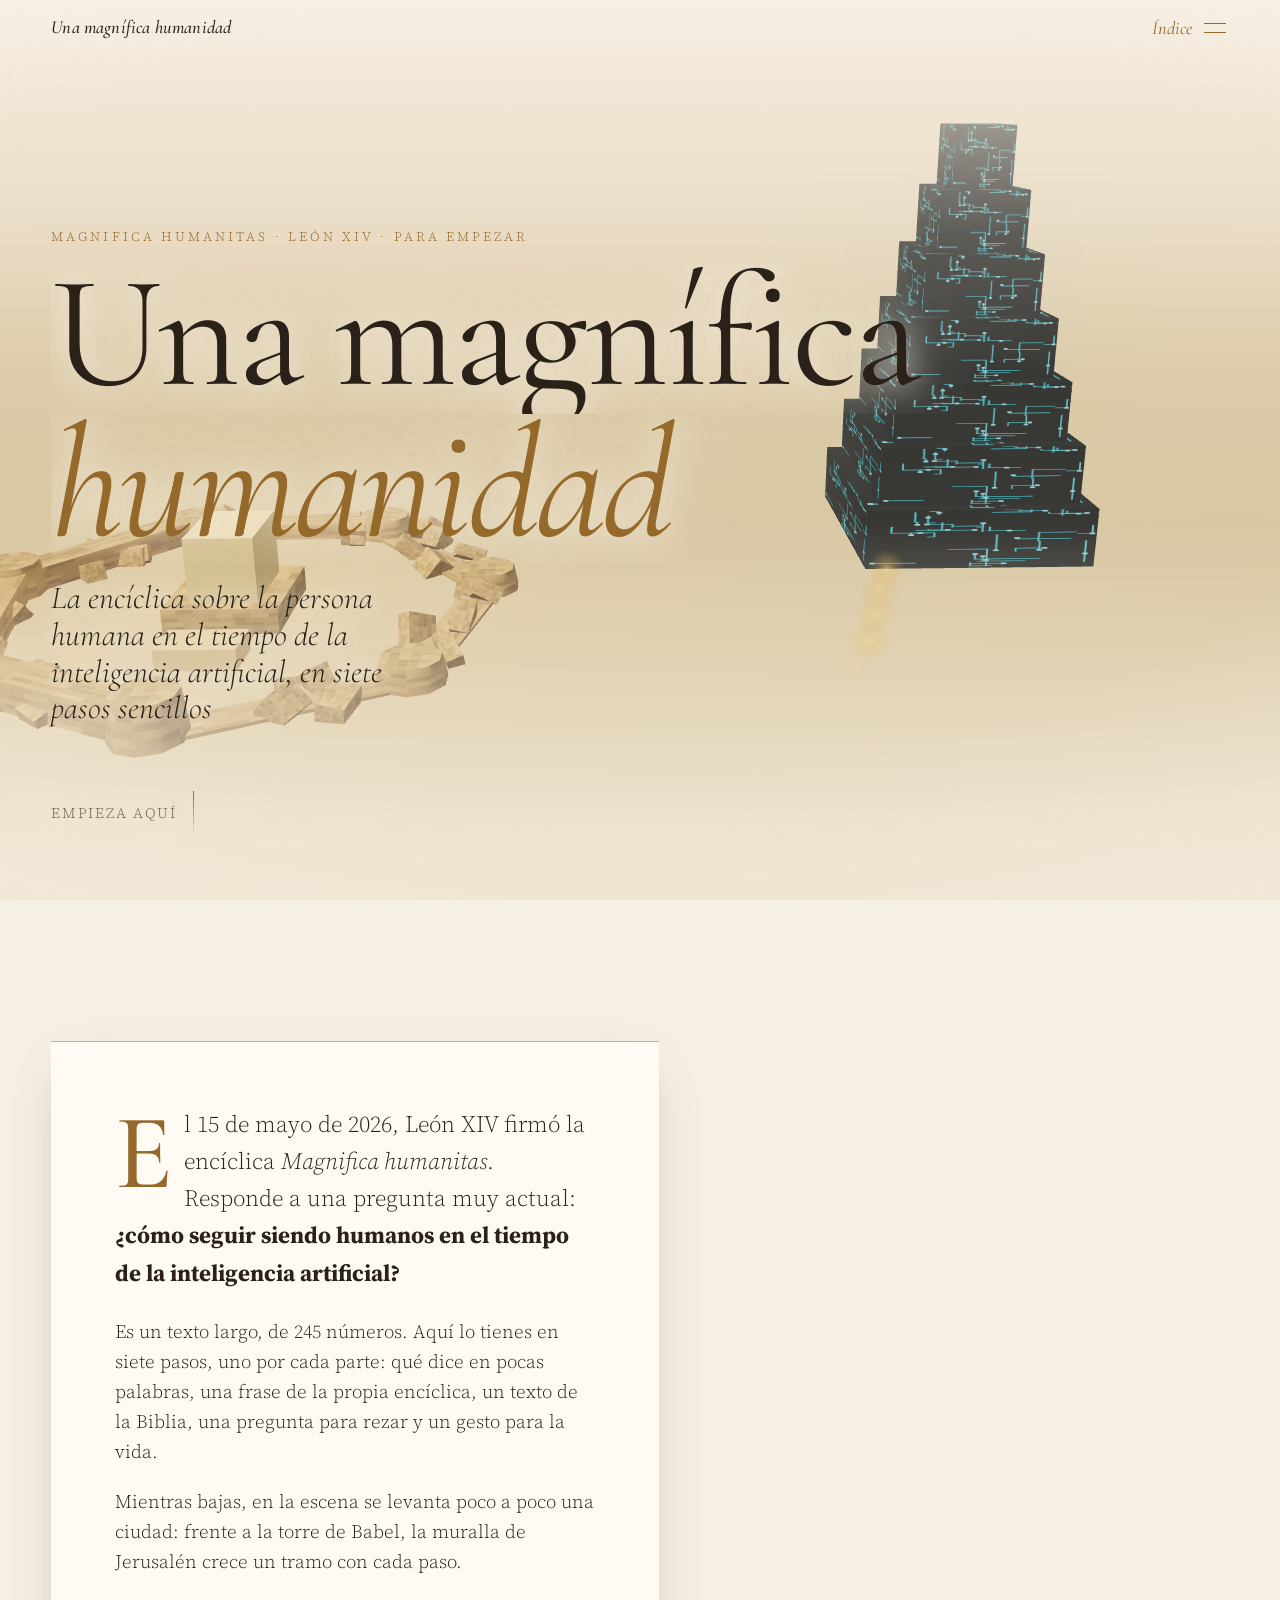
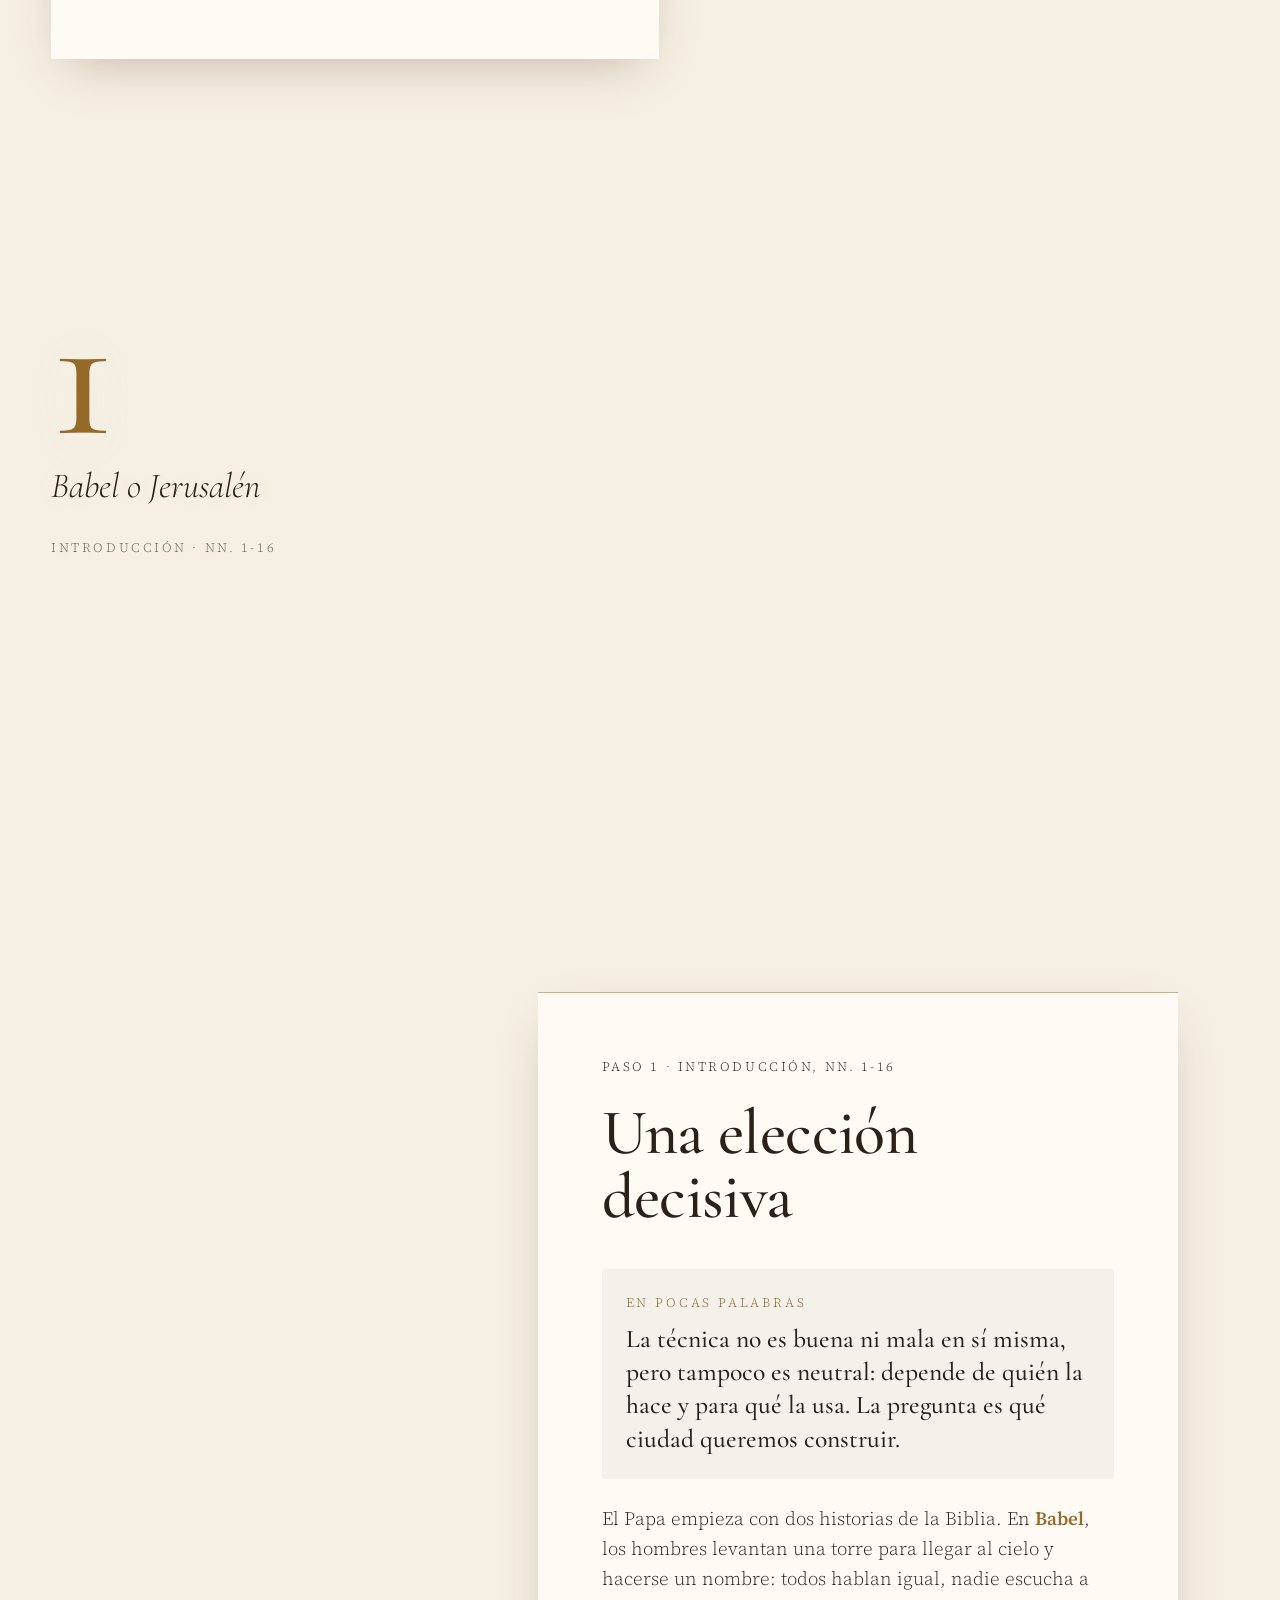
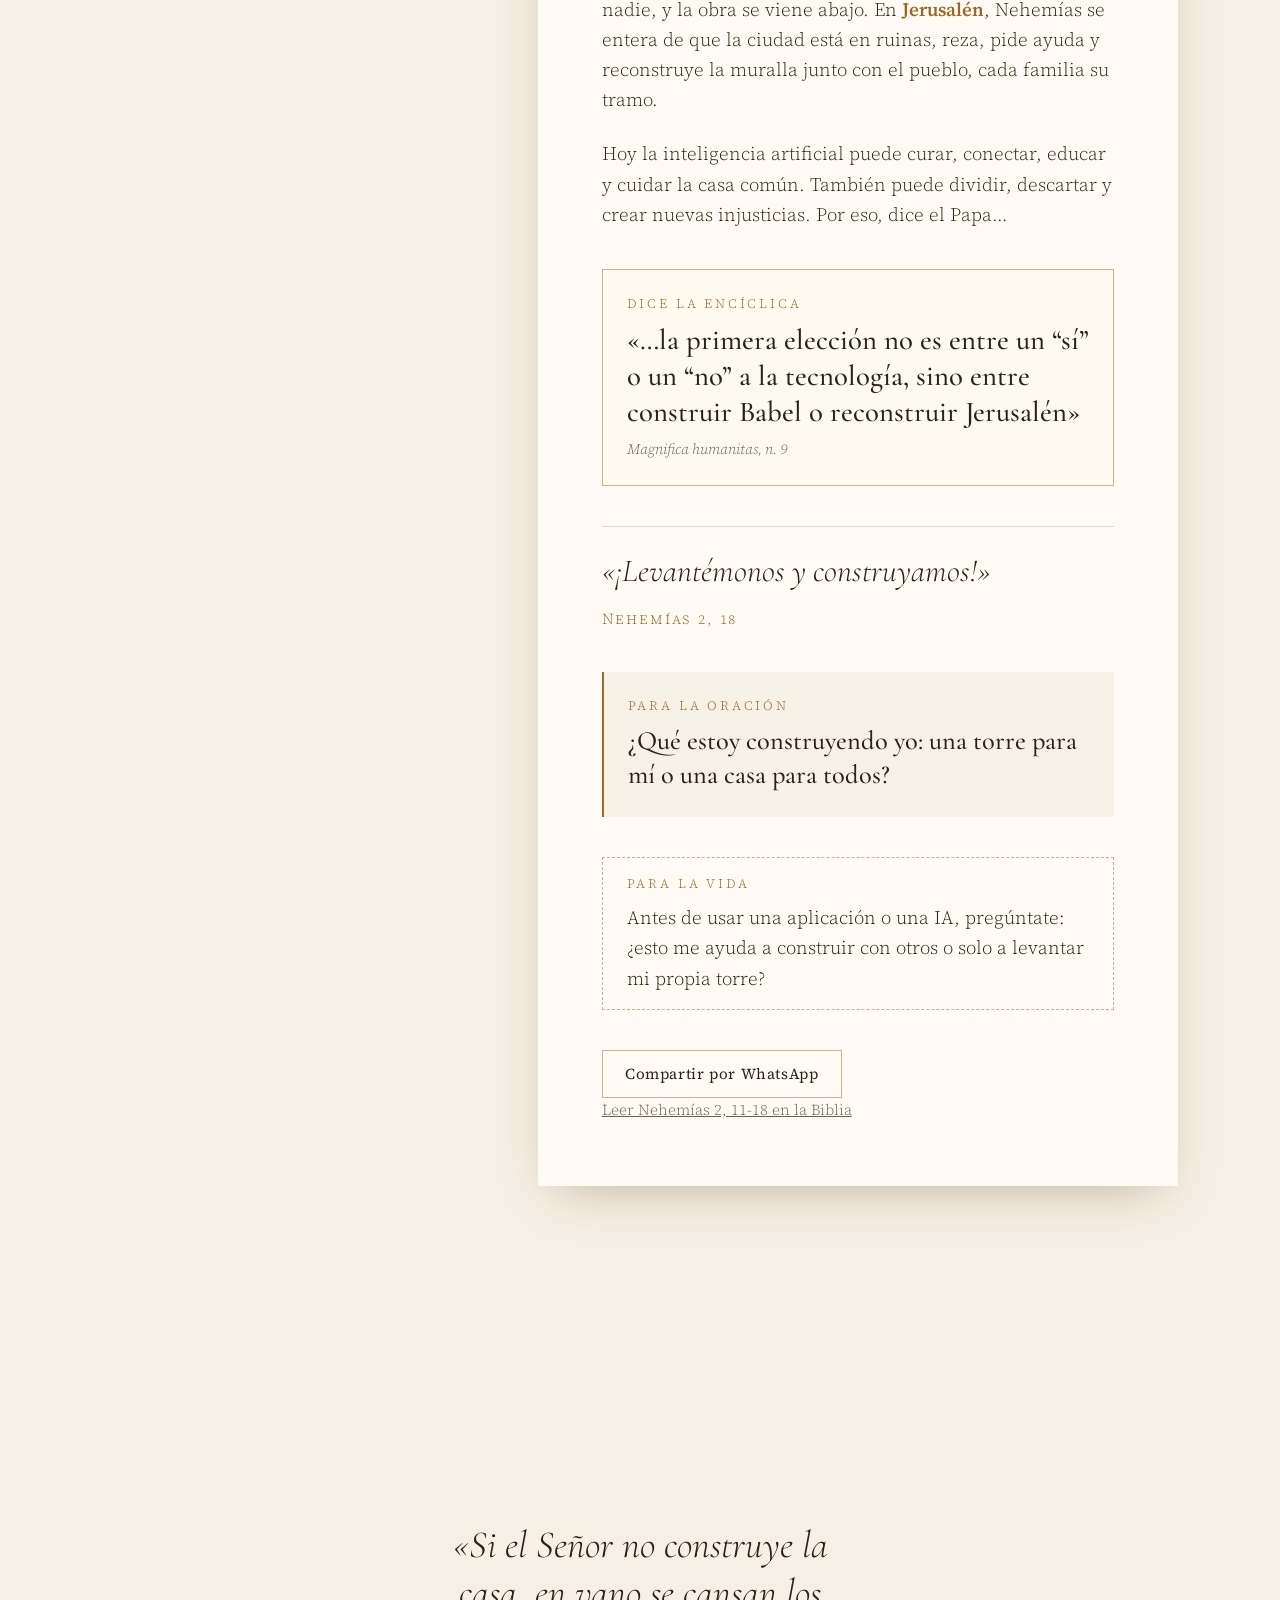
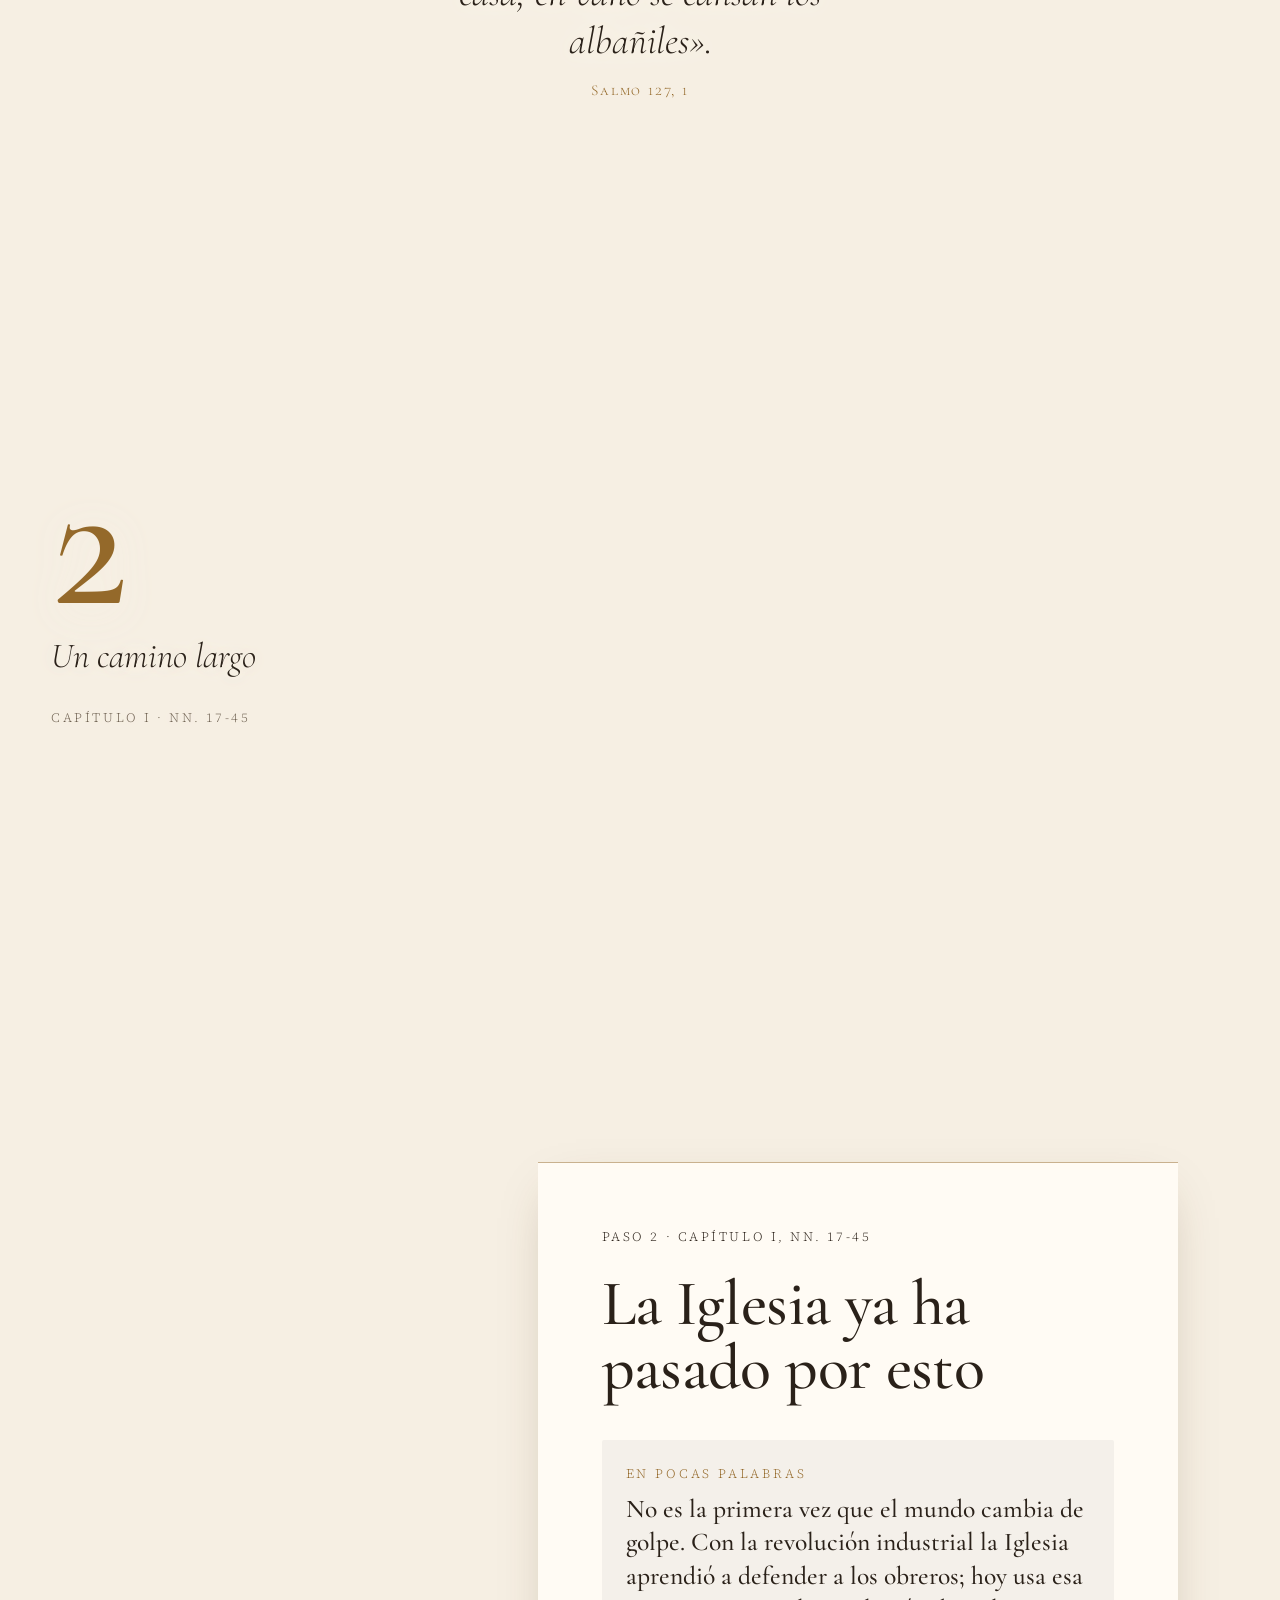
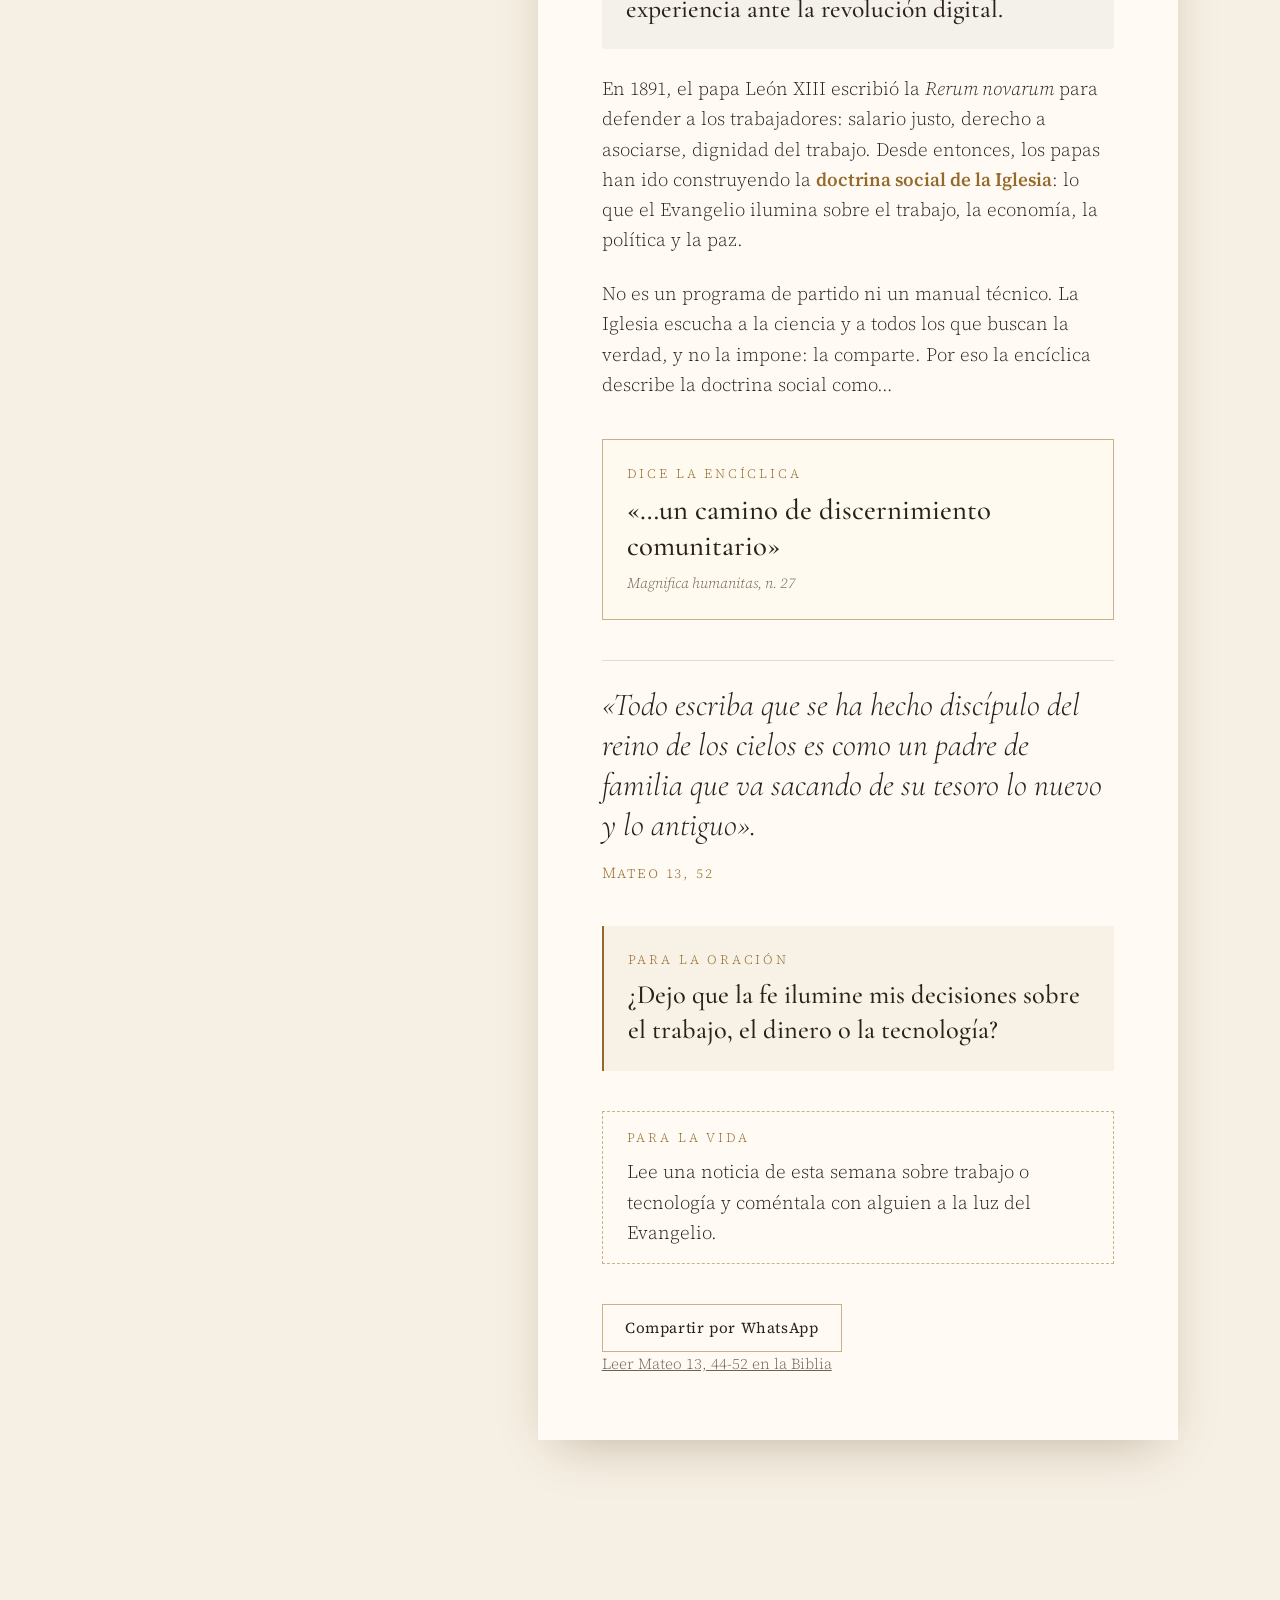
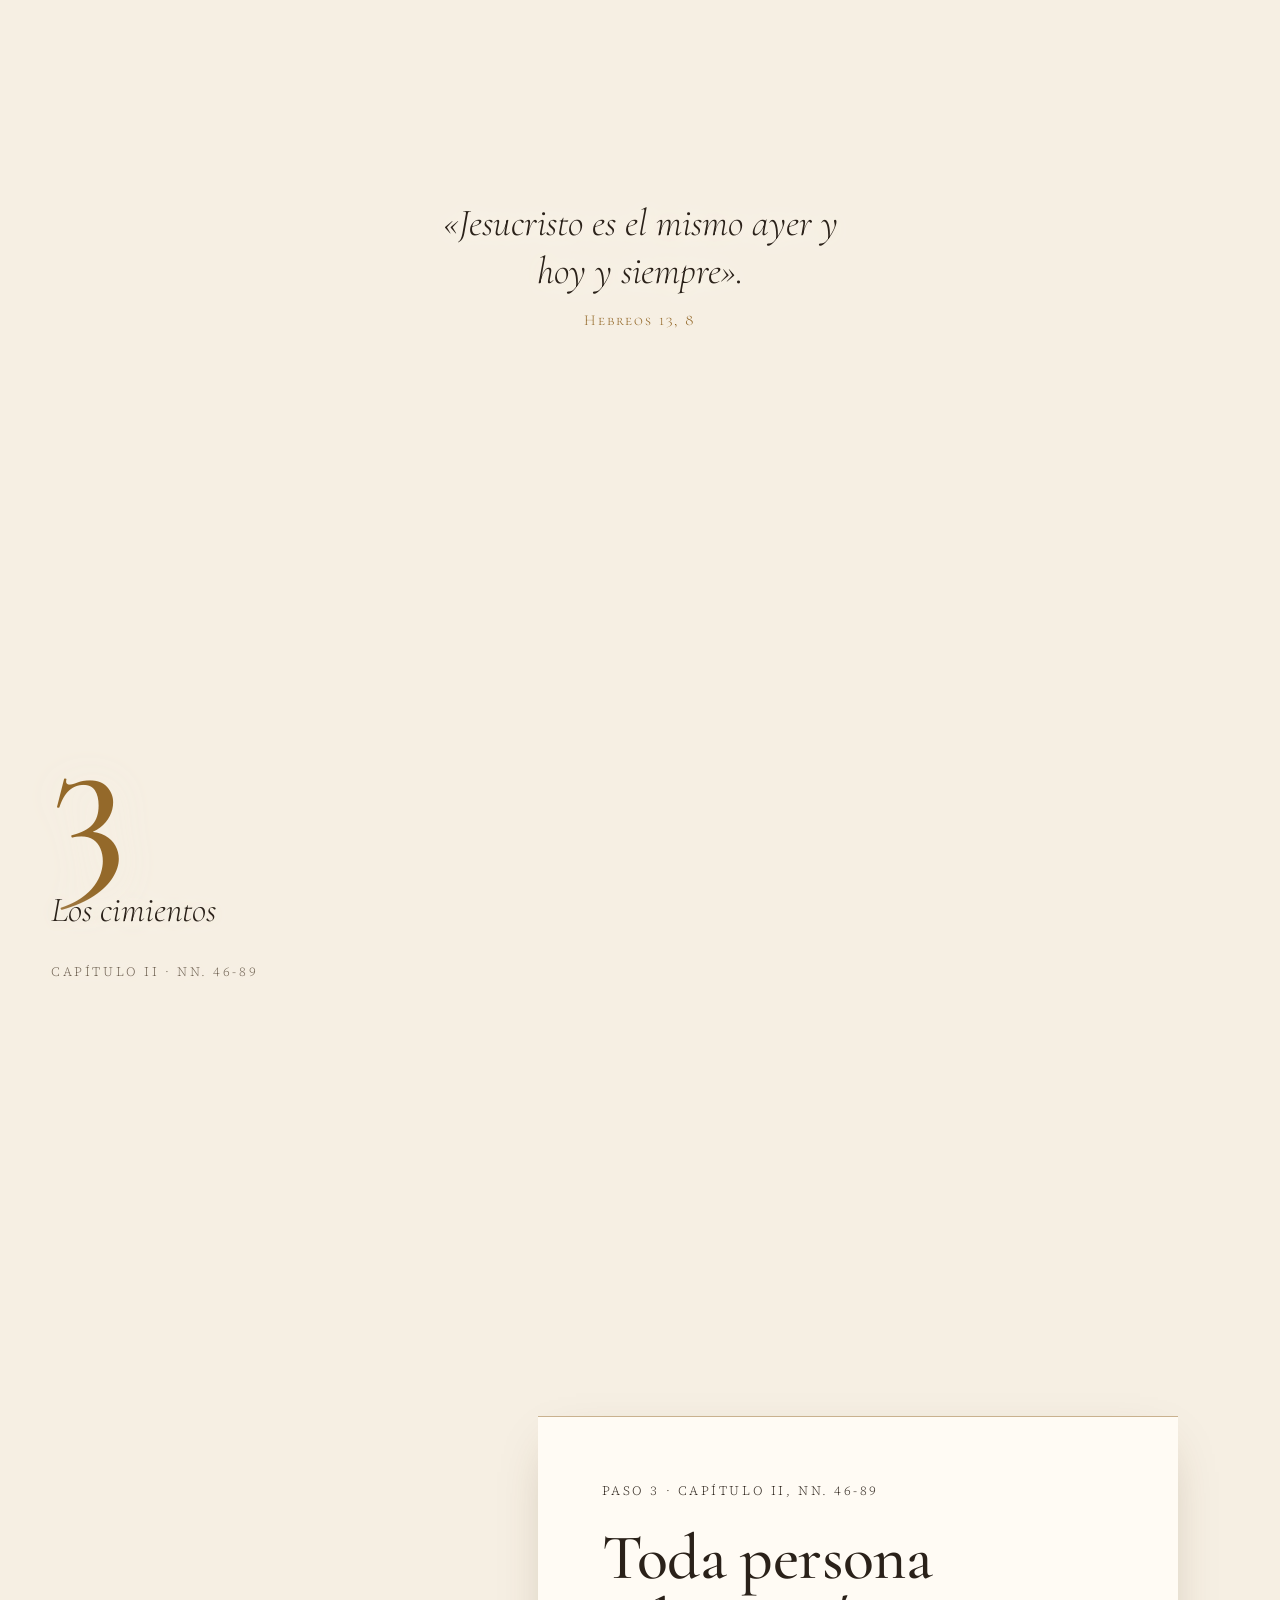
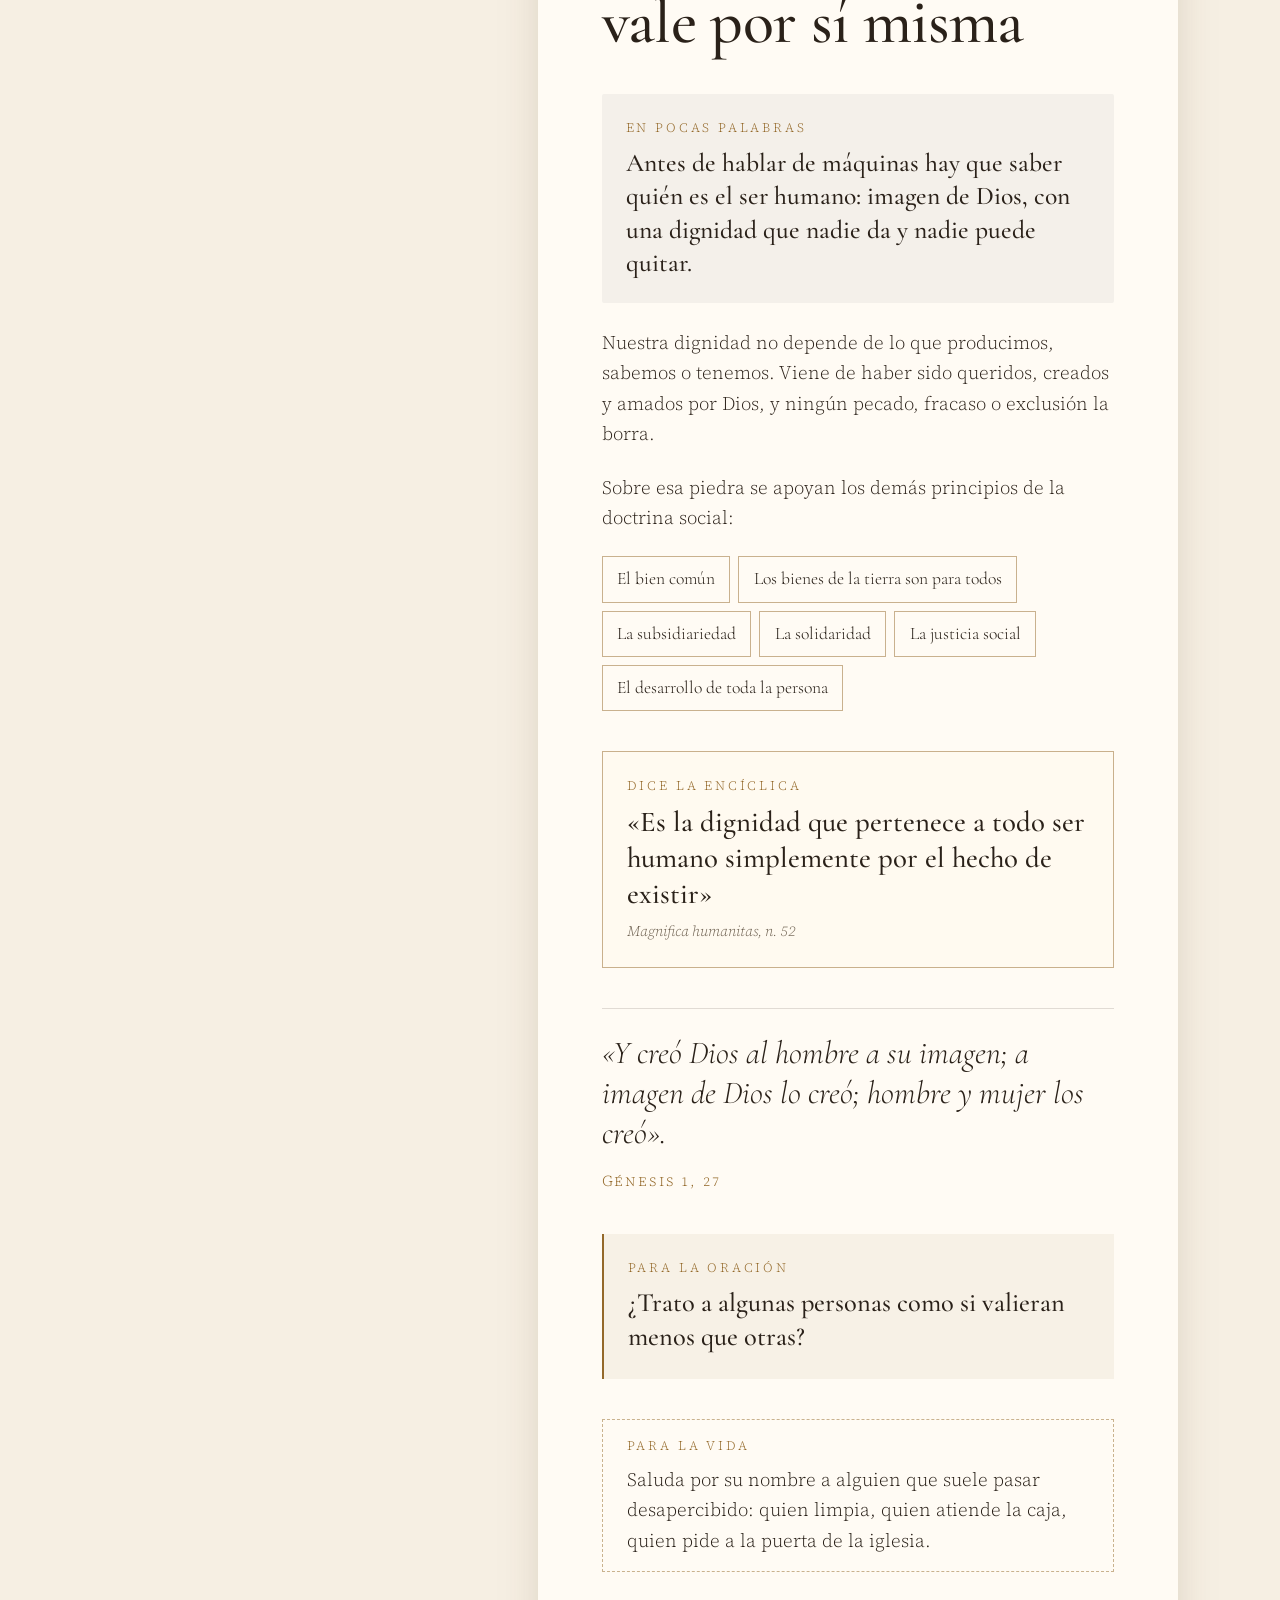
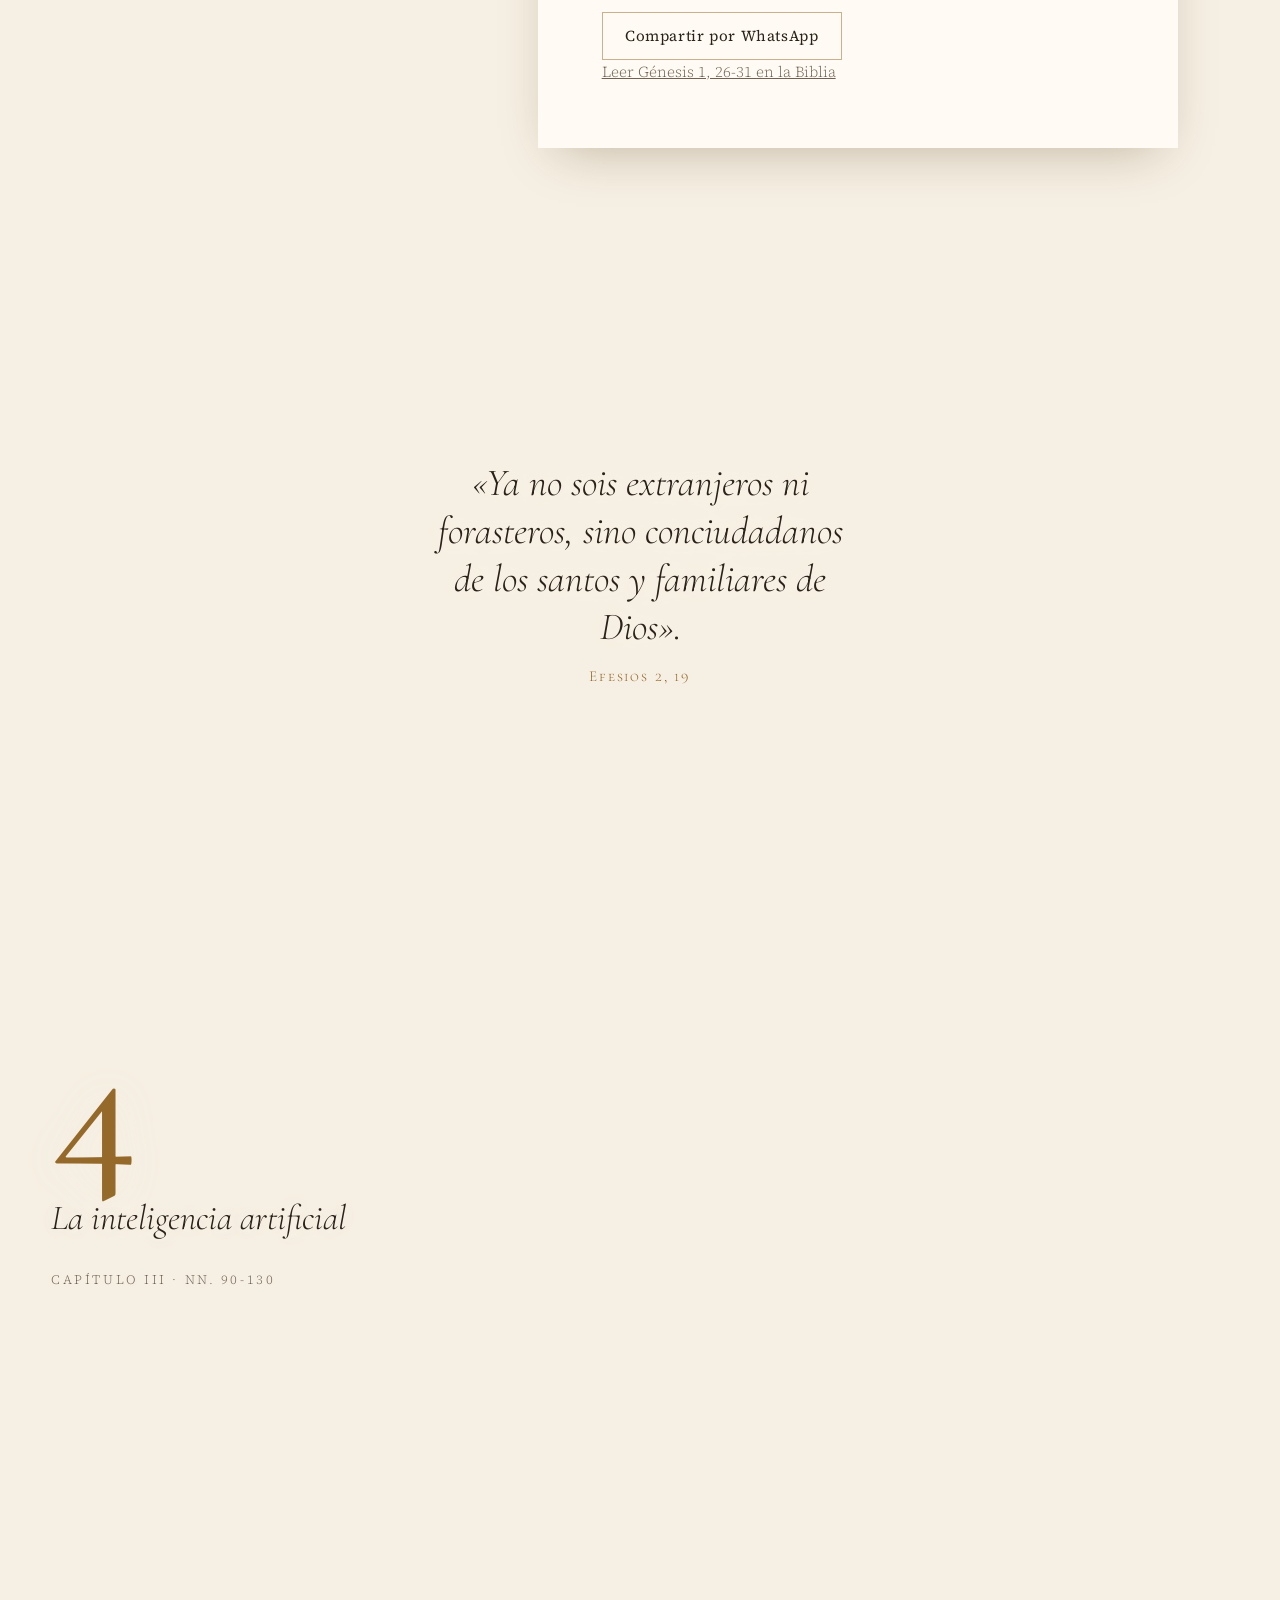
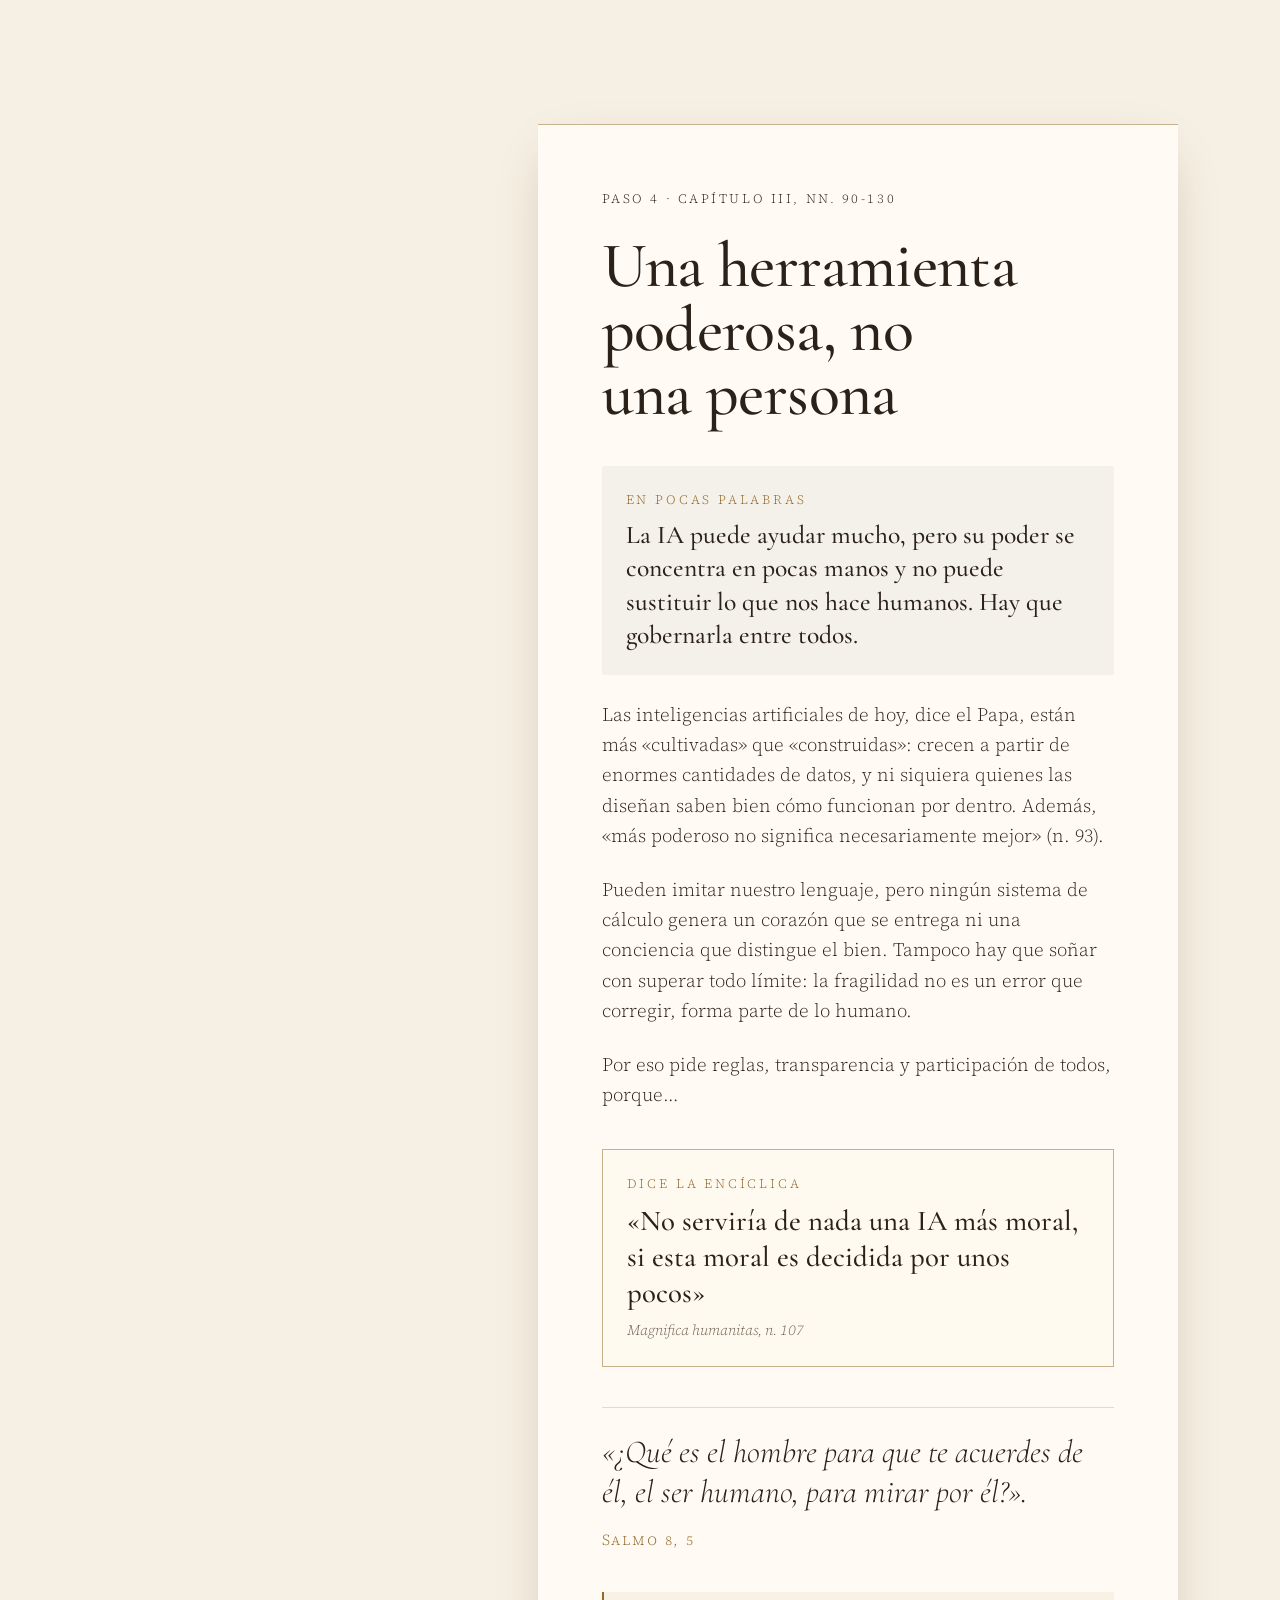
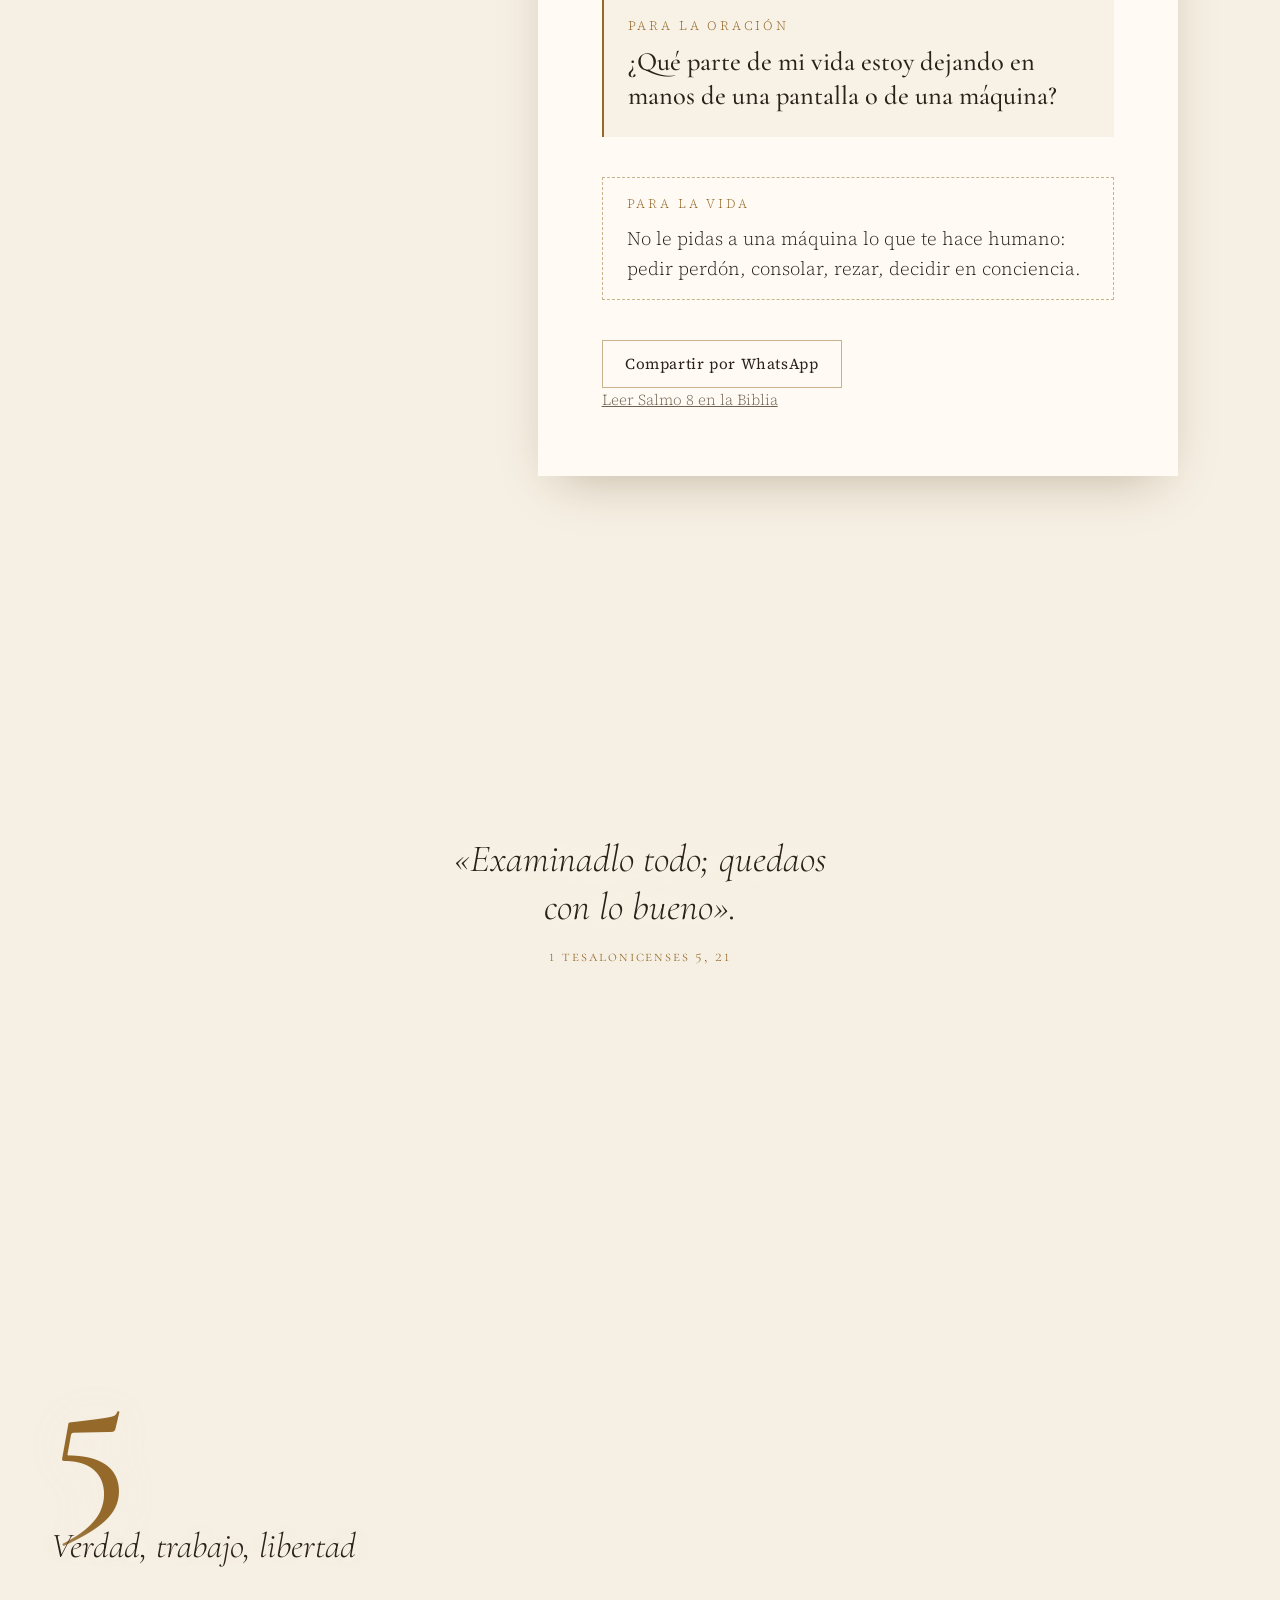
==== commit 7fbf1997: "Add files via upload" ====
--- a/index.html
+++ b/index.html
@@ -1,11 +1,11 @@
 <!doctype html>
-<html lang="es" data-variant="pastoral" class="no-js">
+<html lang="es" data-variant="amanecer" class="no-js">
 <head>
 <meta charset="utf-8">
 <meta name="viewport" content="width=device-width, initial-scale=1, viewport-fit=cover">
 <title>Una magnífica humanidad · Para empezar</title>
 <meta name="description" content="Magnifica humanitas, la encíclica de León XIV sobre la persona humana en el tiempo de la inteligencia artificial, explicada en siete pasos sencillos.">
-<meta name="theme-color" content="#0B0A08">
+<meta name="theme-color" content="#F6EFE3">
 <meta property="og:type" content="website">
 <meta property="og:title" content="Una magnífica humanidad · Para empezar">
 <meta property="og:description" content="La encíclica de León XIV en siete pasos sencillos: ¿construir Babel o reconstruir Jerusalén?">
@@ -73,7 +73,6 @@
       <p class="cap reveal"><span class="drop">E</span>l 15 de mayo de 2026, León XIV firmó la encíclica <em>Magnifica humanitas</em>. Responde a una pregunta muy actual: <b>¿cómo seguir siendo humanos en el tiempo de la inteligencia artificial?</b></p>
       <p class="reveal">Es un texto largo, de 245 números. Aquí lo tienes en siete pasos, uno por cada parte: qué dice en pocas palabras, una frase de la propia encíclica, un texto de la Biblia, una pregunta para rezar y un gesto para la vida.</p>
       <p class="reveal">Mientras bajas, en la escena se levanta poco a poco una ciudad: frente a la torre de Babel, la muralla de Jerusalén crece un tramo con cada paso.</p>
-      <p class="reveal muted">¿Quieres ir más a fondo? Cada paso tiene un botón que te lleva a la guía completa, <a href="../babel-jerusalen/">Babel o Jerusalén</a>.</p>
     </div>
   </section>
 
@@ -111,7 +110,6 @@
         <p>Antes de usar una aplicación o una IA, pregúntate: ¿esto me ayuda a construir con otros o solo a levantar mi propia torre?</p>
       </div>
       <div class="acciones">
-        <a class="btn" href="../babel-jerusalen/#eleccion">Profundizar en la introducción</a>
         <button class="btn btn--ghost" data-share="1" type="button">Compartir por WhatsApp</button>
       </div>
       <p class="leer"><a href="https://www.biblegateway.com/passage/?search=Nehemías+2%3A11-18&amp;version=BLP" target="_blank" rel="noopener">Leer Nehemías 2, 11-18 en la Biblia</a></p>
@@ -153,7 +151,6 @@
         <p>Lee una noticia de esta semana sobre trabajo o tecnología y coméntala con alguien a la luz del Evangelio.</p>
       </div>
       <div class="acciones">
-        <a class="btn" href="../babel-jerusalen/#capitulo-1">Profundizar en el capítulo I</a>
         <button class="btn btn--ghost" data-share="2" type="button">Compartir por WhatsApp</button>
       </div>
       <p class="leer"><a href="https://www.biblegateway.com/passage/?search=Mateo+13%3A44-52&amp;version=BLP" target="_blank" rel="noopener">Leer Mateo 13, 44-52 en la Biblia</a></p>
@@ -203,7 +200,6 @@
         <p>Saluda por su nombre a alguien que suele pasar desapercibido: quien limpia, quien atiende la caja, quien pide a la puerta de la iglesia.</p>
       </div>
       <div class="acciones">
-        <a class="btn" href="../babel-jerusalen/#capitulo-2">Profundizar en el capítulo II</a>
         <button class="btn btn--ghost" data-share="3" type="button">Compartir por WhatsApp</button>
       </div>
       <p class="leer"><a href="https://www.biblegateway.com/passage/?search=Génesis+1%3A26-31&amp;version=BLP" target="_blank" rel="noopener">Leer Génesis 1, 26-31 en la Biblia</a></p>
@@ -246,7 +242,6 @@
         <p>No le pidas a una máquina lo que te hace humano: pedir perdón, consolar, rezar, decidir en conciencia.</p>
       </div>
       <div class="acciones">
-        <a class="btn" href="../babel-jerusalen/#capitulo-3">Profundizar en el capítulo III</a>
         <button class="btn btn--ghost" data-share="4" type="button">Compartir por WhatsApp</button>
       </div>
       <p class="leer"><a href="https://www.biblegateway.com/passage/?search=Salmo+8&amp;version=BLP" target="_blank" rel="noopener">Leer Salmo 8 en la Biblia</a></p>
@@ -289,7 +284,6 @@
         <p>Antes de reenviar un mensaje, comprueba si es verdad. Y prueba un día de pequeño ayuno digital.</p>
       </div>
       <div class="acciones">
-        <a class="btn" href="../babel-jerusalen/#capitulo-4">Profundizar en el capítulo IV</a>
         <button class="btn btn--ghost" data-share="5" type="button">Compartir por WhatsApp</button>
       </div>
       <p class="leer"><a href="https://www.biblegateway.com/passage/?search=Juan+8%3A31-36&amp;version=BLP" target="_blank" rel="noopener">Leer Juan 8, 31-36 en la Biblia</a></p>
@@ -331,7 +325,6 @@
         <p>Hoy, en casa o en las redes, cambia una palabra dura por una que construya.</p>
       </div>
       <div class="acciones">
-        <a class="btn" href="../babel-jerusalen/#capitulo-5">Profundizar en el capítulo V</a>
         <button class="btn btn--ghost" data-share="6" type="button">Compartir por WhatsApp</button>
       </div>
       <p class="leer"><a href="https://www.biblegateway.com/passage/?search=Romanos+12%3A9-21&amp;version=BLP" target="_blank" rel="noopener">Leer Romanos 12, 9-21 en la Biblia</a></p>
@@ -373,7 +366,6 @@
         <p>Reza el Magníficat esta noche, despacio, poniendo delante a una persona que sufre.</p>
       </div>
       <div class="acciones">
-        <a class="btn" href="../babel-jerusalen/#conclusion">Profundizar en la conclusión</a>
         <button class="btn btn--ghost" data-share="7" type="button">Compartir por WhatsApp</button>
       </div>
       <p class="leer"><a href="https://www.biblegateway.com/passage/?search=Lucas+1%3A46-55&amp;version=BLP" target="_blank" rel="noopener">Leer Lucas 1, 46-55 en la Biblia</a></p>
@@ -406,21 +398,6 @@
         <a class="btn" href="../babel-jerusalen/">Entrar en «Babel o Jerusalén»</a>
         <button class="btn btn--ghost" data-share="0" type="button">Compartir por WhatsApp</button>
       </div>
-      <div class="final__indices">
-        <p class="final__grp">Ir directamente a cada parte</p>
-        <ol class="final__index">
-          <li><a href="../babel-jerusalen/#eleccion"><span class="rn">1</span> <span class="nm">Introducción · Babel o Jerusalén</span><em>nn. 1-16</em></a></li>
-          <li><a href="../babel-jerusalen/#capitulo-1"><span class="rn">2</span> <span class="nm">Capítulo I · Un camino largo</span><em>nn. 17-45</em></a></li>
-          <li><a href="../babel-jerusalen/#capitulo-2"><span class="rn">3</span> <span class="nm">Capítulo II · Los cimientos</span><em>nn. 46-89</em></a></li>
-          <li><a href="../babel-jerusalen/#capitulo-3"><span class="rn">4</span> <span class="nm">Capítulo III · La inteligencia artificial</span><em>nn. 90-130</em></a></li>
-          <li><a href="../babel-jerusalen/#capitulo-4"><span class="rn">5</span> <span class="nm">Capítulo IV · Verdad, trabajo, libertad</span><em>nn. 131-181</em></a></li>
-          <li><a href="../babel-jerusalen/#capitulo-5"><span class="rn">6</span> <span class="nm">Capítulo V · La paz</span><em>nn. 182-228</em></a></li>
-          <li><a href="../babel-jerusalen/#conclusion"><span class="rn">7</span> <span class="nm">Conclusión · Con María</span><em>nn. 229-245</em></a></li>
-        </ol>
-      </div>
-      <div class="acciones acciones--center">
-        <a class="btn btn--ghost" href="https://www.vatican.va/content/leo-xiv/es/encyclicals/documents/20260515-magnifica-humanitas.html" target="_blank" rel="noopener">Leer la encíclica completa</a>
-      </div>
     </div>
   </section>
 </main>
--- a/css/style.css
+++ b/css/style.css
@@ -260,3 +260,22 @@
 @media (min-width:800px){.glosario{grid-template-columns:1fr 1fr;column-gap:var(--space-4)}.palabras__inner{padding:var(--space-6) var(--space-5)}}
 .prologo a{color:var(--accent)}
 .final__indices{margin-top:var(--space-4)}
+
+/* ---- Variante «amanecer»: clara, pergamino y oro ---- */
+:root{--bg:#F6EFE3;--fg:#2A2119;--muted:#6F6252;--accent:#94692A;--accent-2:#7A1F1F;--panel:rgba(255,252,246,.92);
+  --line:color-mix(in srgb,var(--fg) 14%,transparent);--line-gold:color-mix(in srgb,var(--accent) 50%,transparent)}
+.stage__veil{background:
+  radial-gradient(120% 85% at 50% 42%,transparent 50%,rgba(246,239,227,.75) 100%),
+  linear-gradient(to bottom,rgba(246,239,227,.9),rgba(246,239,227,.2) 26%,transparent 42%,transparent 58%,rgba(246,239,227,.7) 94%)}
+.top{background:linear-gradient(to bottom,rgba(246,239,227,.95),rgba(246,239,227,0))}
+.top__nav{background:rgba(250,245,236,.98)}
+.hero__title{text-shadow:0 2px 30px rgba(246,239,227,.95),0 0 80px rgba(246,239,227,.8)}
+.hero__sub,.etapa__lugar,.etapa__hint{text-shadow:0 1px 16px rgba(246,239,227,.95),0 0 30px rgba(246,239,227,.9)}
+.etapa__rn{text-shadow:0 4px 40px rgba(246,239,227,.9)}
+.tramo p{text-shadow:0 1px 18px rgba(246,239,227,1),0 0 40px rgba(246,239,227,.95)}
+.panel,.final__inner,.palabras__inner,.prologo__inner{box-shadow:0 18px 50px -20px rgba(80,55,20,.35)}
+.btn{color:#FFFBF3}
+.btn:hover{background:#7d5820}
+.breve{background:color-mix(in srgb,var(--accent) 10%,#fff)}
+.enc{background:#fffaf0}
+.btn--ghost{color:var(--fg)}
